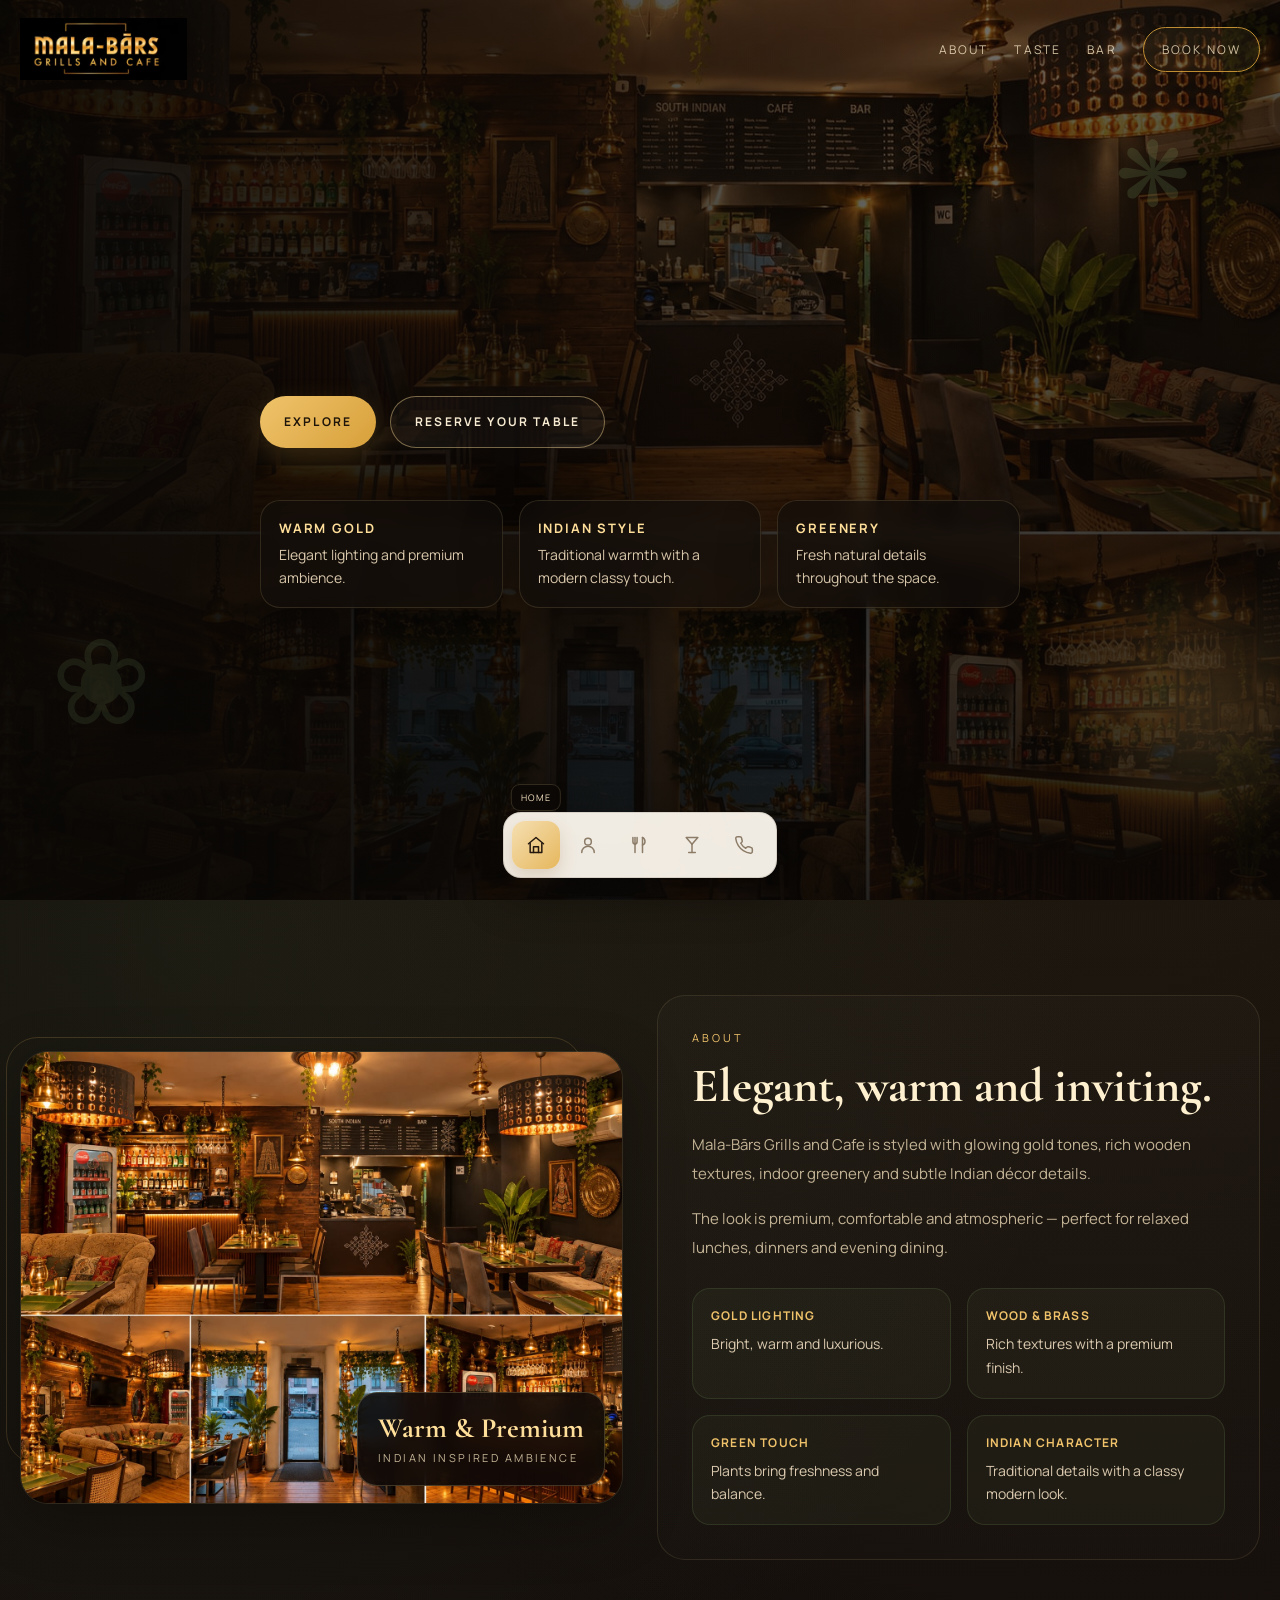
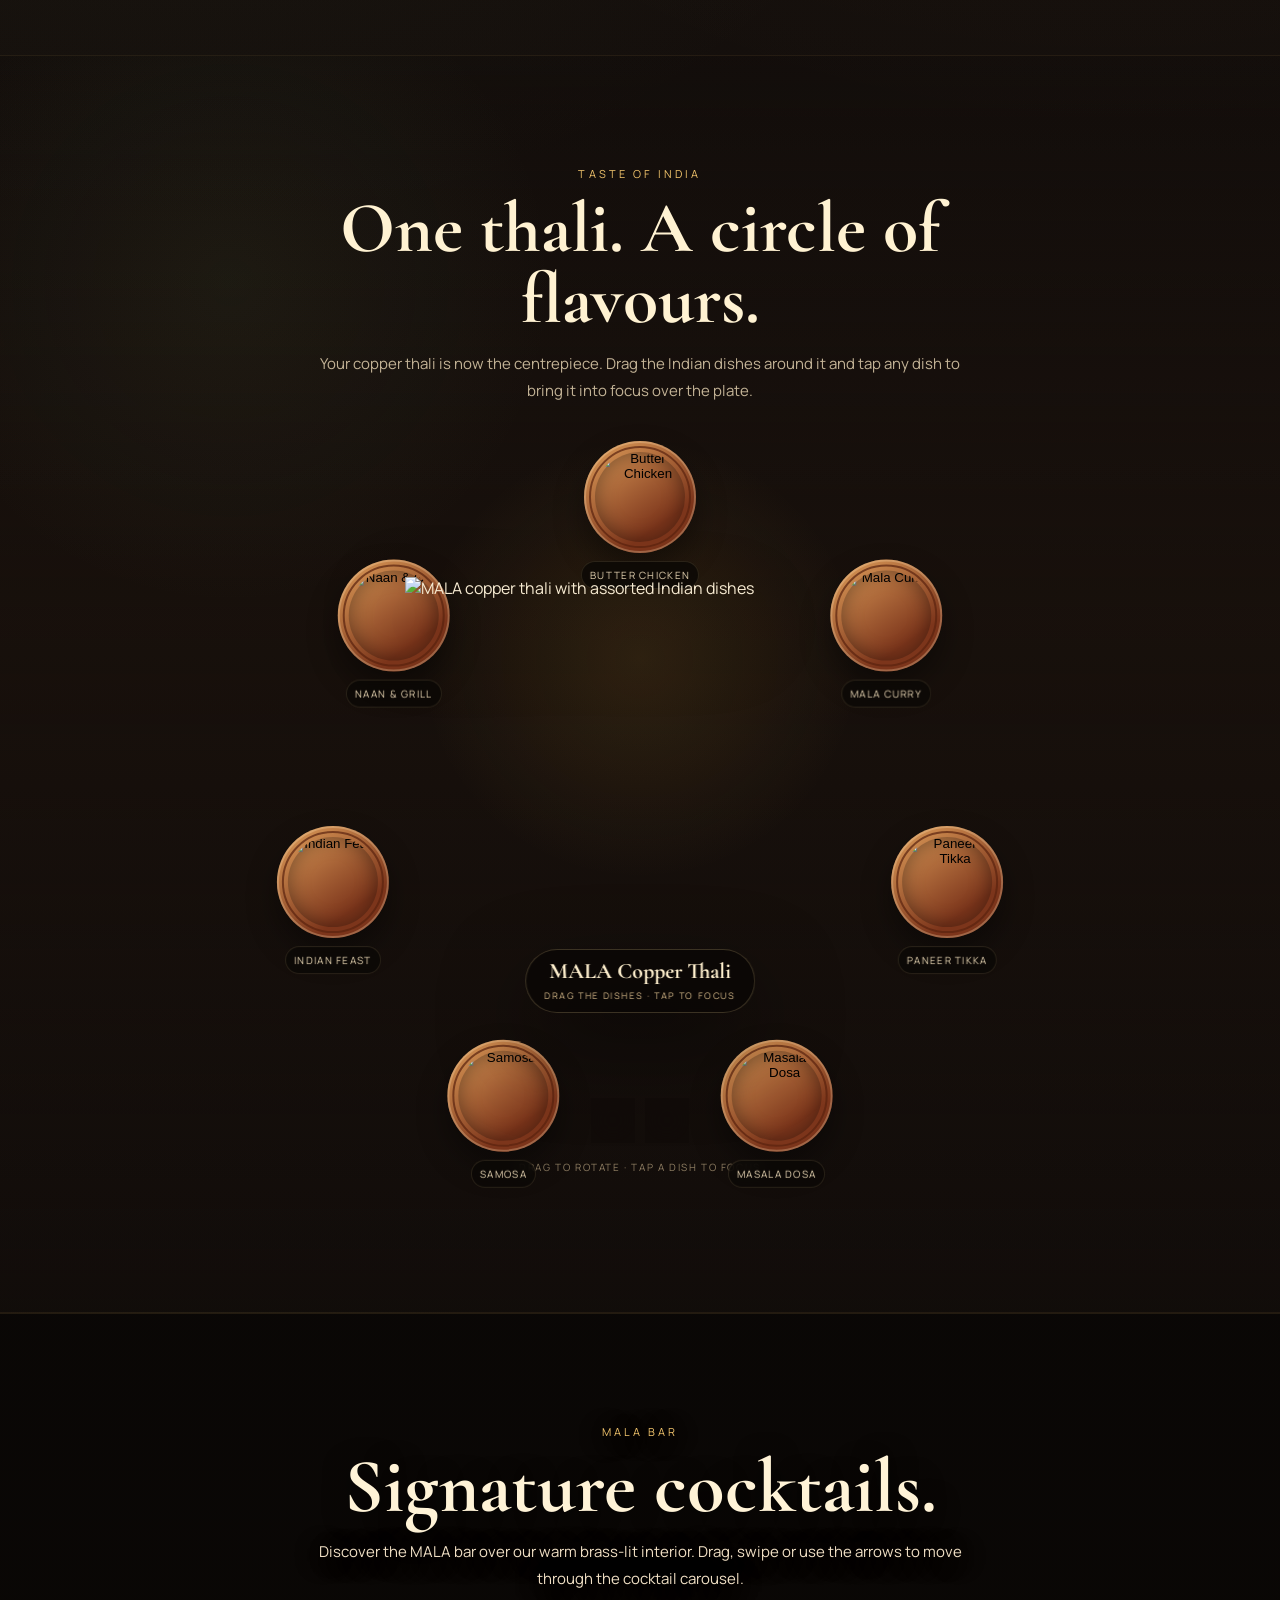
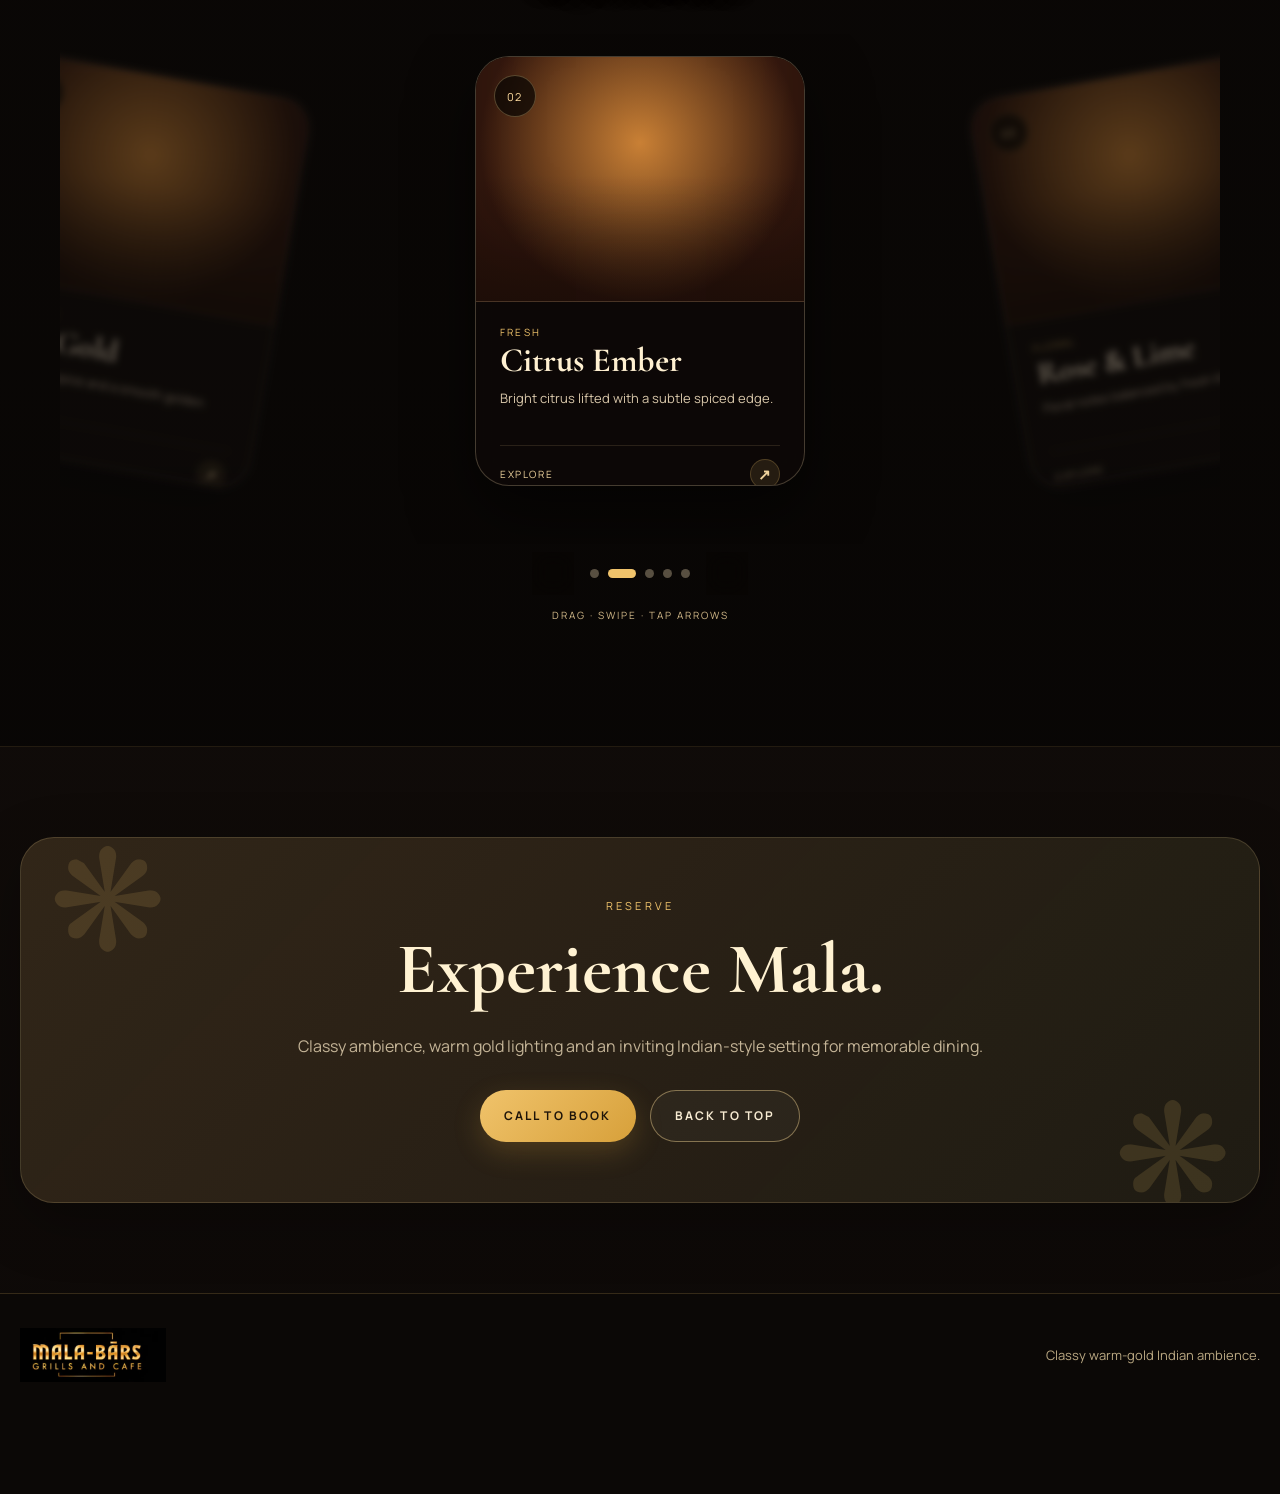
==== index.html @ fcb4d2b1 "Add files via upload" ====
<!DOCTYPE html>
<html lang="en">
<head>
  <meta charset="UTF-8" />
  <meta name="viewport" content="width=device-width, initial-scale=1.0" />
  <meta name="theme-color" content="#120c08" />
  <meta name="description" content="Mala-Bārs Grills and Cafe — a classy Indian-style restaurant website with warm gold ambience, greenery and a premium bar & grill atmosphere." />
  <title>MALA-BĀRS | Grills and Cafe</title>
  <link rel="preconnect" href="https://fonts.googleapis.com">
  <link rel="preconnect" href="https://fonts.gstatic.com" crossorigin>
  <link href="https://fonts.googleapis.com/css2?family=Cormorant+Garamond:wght@500;600;700&family=Manrope:wght@300;400;500;600;700&display=swap" rel="stylesheet">
  <style>
    :root{
      --bg:#0d0907;
      --bg-2:#15100d;
      --panel:#17120f;
      --panel-2:#201712;
      --gold:#d7a03a;
      --gold-2:#f0c36b;
      --gold-3:#ffdf9a;
      --cream:#f7ebd2;
      --muted:#c3b396;
      --green:#587048;
      --green-2:#7d9b61;
      --line:rgba(240,195,107,.18);
      --shadow:0 18px 60px rgba(0,0,0,.28);
      --radius:28px;
      --max:1240px;
    }
    *{box-sizing:border-box}
    html{scroll-behavior:smooth}
    body{
      margin:0;
      font-family:'Manrope',sans-serif;
      background:
        radial-gradient(circle at 15% 20%, rgba(125,155,97,.10), transparent 23%),
        radial-gradient(circle at 87% 14%, rgba(240,195,107,.07), transparent 26%),
        linear-gradient(180deg, #0c0906, #16100d 42%, #0d0907);
      color:var(--cream);
      overflow-x:hidden;
    }
    a{color:inherit;text-decoration:none}
    img{max-width:100%;display:block}
    .container{width:min(var(--max), calc(100% - 40px));margin:auto}

    .nav{
      position:fixed;top:0;left:0;right:0;z-index:100;
      transition:.35s ease;
      padding:18px 0;
    }
    .nav.scrolled{background:rgba(12,9,7,.88);backdrop-filter:blur(16px);border-bottom:1px solid var(--line)}
    .nav-inner{display:flex;align-items:center;justify-content:space-between;gap:18px}
    .logo-wrap{display:flex;align-items:center;gap:16px}
    .logo-wrap img{height:62px;width:auto;filter:drop-shadow(0 6px 16px rgba(0,0,0,.35))}
    .brand-copy small{display:block;color:var(--muted);letter-spacing:.28em;text-transform:uppercase;font-size:10px}
    .brand-copy strong{display:block;font-family:'Cormorant Garamond',serif;font-size:24px;color:var(--gold-3);letter-spacing:.08em}
    .nav-links{display:flex;align-items:center;gap:26px}
    .nav-links a{font-size:12px;text-transform:uppercase;letter-spacing:.18em;color:#ead9b9;opacity:.88}
    .nav-links a:hover{color:var(--gold-3)}
    .nav-btn{padding:13px 18px;border:1px solid var(--gold);border-radius:999px;background:rgba(240,195,107,.08)}
    .menu-toggle{display:none;background:none;border:none;color:var(--cream);font-size:28px}

    .hero{position:relative;min-height:100vh;display:flex;align-items:center;overflow:hidden}
    .hero::before{
      content:'';position:absolute;inset:0;
      background:
        linear-gradient(90deg, rgba(9,7,5,.92) 0%, rgba(9,7,5,.68) 42%, rgba(9,7,5,.38) 70%, rgba(9,7,5,.56) 100%),
        linear-gradient(180deg, rgba(9,7,5,.25), rgba(9,7,5,.82)),
        url('[data-uri]') center/cover no-repeat;
      transform:scale(1.03);
    }
    .hero::after{
      content:'';position:absolute;inset:auto -80px 30px auto;width:330px;height:330px;border-radius:50%;
      background:radial-gradient(circle, rgba(240,195,107,.18), transparent 62%);
      filter:blur(10px)
    }
    .leaf{position:absolute;opacity:.20;filter:blur(.1px);pointer-events:none}
    .leaf.one{top:110px;right:7%;font-size:90px;color:var(--green-2)}
    .leaf.two{bottom:140px;left:4%;font-size:120px;color:var(--green)}
    .hero-content{position:relative;z-index:2;padding:150px 0 80px;max-width:760px}
    .eyebrow{display:inline-flex;align-items:center;gap:12px;color:var(--gold-3);font-size:11px;letter-spacing:.26em;text-transform:uppercase;margin-bottom:20px}
    .eyebrow::before{content:'';width:48px;height:1px;background:linear-gradient(90deg,var(--gold),transparent)}
    h1,h2,h3,h4{font-family:'Cormorant Garamond',serif;margin:0}
    .hero h1{font-size:clamp(56px,9vw,112px);line-height:.90;letter-spacing:-.03em;color:#fff3d7}
    .hero h1 span{display:block;color:var(--gold-2)}
    .hero p{font-size:18px;line-height:1.9;color:#ecdec4;max-width:640px;margin:20px 0 0}
    .hero-actions{display:flex;gap:14px;flex-wrap:wrap;margin-top:34px}
    .btn{display:inline-flex;align-items:center;justify-content:center;min-height:52px;padding:0 24px;border-radius:999px;font-size:12px;font-weight:700;letter-spacing:.18em;text-transform:uppercase;transition:.25s ease}
    .btn-primary{background:linear-gradient(135deg,var(--gold-2),var(--gold));color:#1e1409;box-shadow:0 10px 28px rgba(215,160,58,.22)}
    .btn-primary:hover{transform:translateY(-2px)}
    .btn-outline{border:1px solid rgba(255,223,154,.42);background:rgba(255,255,255,.03);color:var(--cream)}
    .btn-outline:hover{border-color:var(--gold-2);color:var(--gold-3)}
    .hero-cards{display:grid;grid-template-columns:repeat(3,minmax(0,1fr));gap:16px;margin-top:52px}
    .mini-card{background:rgba(19,14,11,.68);border:1px solid rgba(255,223,154,.13);backdrop-filter:blur(8px);padding:18px 18px;border-radius:20px;box-shadow:var(--shadow)}
    .mini-card strong{display:block;font-size:13px;letter-spacing:.14em;text-transform:uppercase;color:var(--gold-3);margin-bottom:6px}
    .mini-card span{font-size:14px;color:#d8c7ab;line-height:1.6}

    .section{padding:95px 0}
    .section-title{max-width:760px;margin-bottom:40px}
    .kicker{font-size:11px;letter-spacing:.28em;text-transform:uppercase;color:var(--gold-2);margin-bottom:12px}
    .section-title h2{font-size:clamp(42px,6vw,76px);line-height:.92;color:#fff1cf}
    .section-title p{color:var(--muted);line-height:1.9;margin:18px 0 0;font-size:15px}

    .about-grid{display:grid;grid-template-columns:1fr 1fr;gap:34px;align-items:center}
    .about-photo{position:relative}
    .about-photo img{width:100%;border-radius:var(--radius);box-shadow:var(--shadow);border:1px solid rgba(255,223,154,.10)}
    .about-photo::before{content:'';position:absolute;left:-14px;top:-14px;right:40px;bottom:40px;border:1px solid var(--line);border-radius:32px;z-index:-1}
    .badge{position:absolute;right:18px;bottom:18px;background:rgba(13,9,7,.86);border:1px solid rgba(255,223,154,.20);padding:18px 20px;border-radius:20px;backdrop-filter:blur(10px)}
    .badge strong{display:block;font-family:'Cormorant Garamond',serif;font-size:28px;color:var(--gold-3)}
    .badge span{font-size:11px;letter-spacing:.22em;text-transform:uppercase;color:var(--muted)}
    .about-copy{background:linear-gradient(180deg, rgba(255,255,255,.02), rgba(255,255,255,.01));padding:34px;border-radius:var(--radius);border:1px solid rgba(255,223,154,.10)}
    .about-copy h3{font-size:48px;color:#fff1cf;margin-bottom:14px}
    .about-copy p{color:var(--muted);line-height:1.95;font-size:15px}
    .about-points{display:grid;grid-template-columns:1fr 1fr;gap:16px;margin-top:26px}
    .point{background:rgba(88,112,72,.10);border:1px solid rgba(125,155,97,.18);padding:18px;border-radius:18px}
    .point strong{display:block;color:var(--gold-2);margin-bottom:8px;letter-spacing:.10em;text-transform:uppercase;font-size:12px}
    .point span{color:#dac9af;font-size:14px;line-height:1.7}

    .ambience{background:linear-gradient(180deg, rgba(88,112,72,.05), transparent 25%), linear-gradient(180deg, #120d0a, #0d0907)}
    .ambience-grid{display:grid;grid-template-columns:repeat(3,1fr);gap:18px}
    .style-card{background:linear-gradient(180deg, rgba(255,223,154,.04), rgba(255,223,154,.01));border:1px solid rgba(255,223,154,.10);border-radius:24px;padding:28px;min-height:240px;box-shadow:var(--shadow)}
    .style-card .icon{font-size:34px;margin-bottom:18px}
    .style-card h3{font-size:34px;color:#fff1cf;margin-bottom:10px}
    .style-card p{color:var(--muted);line-height:1.8;font-size:14px}

    .gallery-wrap{display:grid;grid-template-columns:1.25fr .75fr;gap:22px;align-items:stretch}
    .gallery-big,.gallery-side{background:linear-gradient(180deg, rgba(255,255,255,.02), rgba(255,255,255,.01));border-radius:28px;padding:16px;border:1px solid rgba(255,223,154,.10)}
    .gallery-big img,.gallery-side img{border-radius:20px;width:100%;height:100%;object-fit:cover}
    .gallery-side{display:grid;gap:16px}
    .gallery-side .tile{position:relative;overflow:hidden;border-radius:20px;min-height:180px;background:rgba(88,112,72,.10)}
    .tile-overlay{position:absolute;left:14px;bottom:14px;background:rgba(13,9,7,.78);padding:10px 12px;border-radius:14px;border:1px solid rgba(255,223,154,.12)}
    .tile-overlay strong{display:block;color:var(--gold-3);font-size:13px;letter-spacing:.14em;text-transform:uppercase}
    .tile-overlay span{display:block;color:#d9c8ac;font-size:12px;margin-top:4px}

    .cta{padding:90px 0}
    .cta-box{
      position:relative;overflow:hidden;border-radius:34px;padding:60px 40px;text-align:center;
      background:
        linear-gradient(135deg, rgba(240,195,107,.12), rgba(125,155,97,.08)),
        rgba(25,18,14,.90);
      border:1px solid rgba(255,223,154,.16);
      box-shadow:var(--shadow);
    }
    .cta-box::before,.cta-box::after{content:'❋';position:absolute;color:rgba(240,195,107,.14);font-size:140px;font-family:'Cormorant Garamond',serif}
    .cta-box::before{left:28px;top:-18px}
    .cta-box::after{right:28px;bottom:-42px}
    .cta-box h2{font-size:clamp(42px,6vw,72px);color:#fff2d2}
    .cta-box p{max-width:760px;margin:18px auto 0;color:var(--muted);line-height:1.9}

    .footer{padding:34px 0 42px;border-top:1px solid var(--line);background:#0b0806}
    .footer-inner{display:flex;justify-content:space-between;gap:20px;align-items:center}
    .footer img{height:54px;width:auto}
    .footer p{margin:0;color:#bba983;font-size:13px}

    [data-reveal]{opacity:0;transform:translateY(24px);transition:opacity .8s ease, transform .8s ease}
    [data-reveal].show{opacity:1;transform:none}

    @media (max-width: 980px) {
      .nav-links{display:none}
      .menu-toggle{display:block}
      .hero-cards,.ambience-grid,.about-points,.gallery-wrap,.about-grid{grid-template-columns:1fr}
      .hero-content{padding-top:140px}
      .about-copy h3{font-size:40px}
      .gallery-side .tile{min-height:220px}
      .footer-inner{flex-direction:column;text-align:center}
    }
    @media (max-width: 640px) {
      .container{width:min(var(--max), calc(100% - 28px))}
      .logo-wrap img{height:52px}
      .hero h1{font-size:54px}
      .hero p{font-size:16px}
      .btn{width:100%}
      .hero-actions{flex-direction:column}
      .section{padding:80px 0}
      .about-copy{padding:24px}
      .cta-box{padding:48px 22px}
    }


    /* ===== MALA COPPER THALI RADIAL CAROUSEL ===== */
    .thali-section{
      position:relative;
      overflow:hidden;
      padding:110px 0 120px;
      background:
        radial-gradient(circle at 50% 48%, rgba(215,160,58,.12), transparent 24%),
        radial-gradient(circle at 18% 18%, rgba(125,155,97,.08), transparent 22%),
        linear-gradient(180deg, rgba(13,9,7,.25), rgba(24,16,11,.78) 45%, rgba(13,9,7,.24));
      border-top:1px solid rgba(240,195,107,.08);
      border-bottom:1px solid rgba(240,195,107,.08);
    }
    .thali-section::before{
      content:'';
      position:absolute;
      inset:0;
      opacity:.28;
      pointer-events:none;
      background-image:
        radial-gradient(circle at 25% 30%, rgba(255,223,154,.12) 0 1px, transparent 1.5px),
        radial-gradient(circle at 75% 70%, rgba(255,223,154,.09) 0 1px, transparent 1.5px);
      background-size:34px 34px, 42px 42px;
      mask-image:linear-gradient(to bottom, transparent, #000 16%, #000 84%, transparent);
    }
    .thali-head{position:relative;z-index:2;text-align:center;max-width:760px;margin:0 auto 28px}
    .thali-head h2{font-family:'Cormorant Garamond',serif;font-size:clamp(42px,6vw,72px);line-height:.98;color:#fff2d2;margin:8px 0 16px}
    .thali-head p{color:var(--muted);line-height:1.8;font-size:15px;max-width:650px;margin:0 auto}
    .thali-head .kicker{justify-content:center}

    .thali-shell{
      position:relative;
      width:min(860px,100%);
      min-height:760px;
      margin:0 auto;
      display:grid;
      place-items:center;
      z-index:2;
      touch-action:pan-y;
      user-select:none;
    }
    .thali-stage{
      position:relative;
      width:760px;
      height:700px;
      max-width:100%;
      display:grid;
      place-items:center;
      cursor:grab;
      touch-action:pan-y;
    }
    .thali-stage.dragging{cursor:grabbing;touch-action:none}

    .copper-plate{
      position:relative;
      z-index:5;
      width:410px;
      aspect-ratio:1;
      border-radius:50%;
      display:grid;
      place-items:center;
      filter:drop-shadow(0 34px 42px rgba(0,0,0,.55));
      background:
        radial-gradient(circle at 46% 40%, #ffcc86 0 2%, transparent 2.3%),
        radial-gradient(circle at 50% 50%, #8b4422 0 3%, #b96531 4% 7%, #e39a58 8% 11%, #a85028 12% 15%, #d47b3f 16% 19%, #8d4220 20% 22%, #c86d36 23% 72%, #81401f 73% 75%, #e2a05d 76% 82%, #8d4424 83% 86%, #c9753b 87% 100%);
      box-shadow:
        inset 0 0 0 2px rgba(255,232,190,.32),
        inset 0 0 0 10px rgba(75,31,14,.34),
        inset 0 0 42px rgba(65,25,10,.55),
        0 0 0 1px rgba(255,220,166,.18),
        0 26px 60px rgba(0,0,0,.42);
    }
    .copper-plate::before,.copper-plate::after{
      content:'';position:absolute;border-radius:50%;pointer-events:none
    }
    .copper-plate::before{inset:17px;border:1px dashed rgba(255,227,179,.28);box-shadow:inset 0 0 0 4px rgba(90,37,17,.2)}
    .copper-plate::after{inset:47px;border:1px solid rgba(255,226,173,.18);box-shadow:0 0 0 6px rgba(94,38,18,.15)}

    .plate-well{
      position:absolute;
      width:72%;
      aspect-ratio:1;
      border-radius:50%;
      overflow:hidden;
      z-index:2;
      background:radial-gradient(circle at 45% 35%, #6f2e17, #3d160c 76%);
      border:8px solid rgba(92,38,18,.72);
      box-shadow:inset 0 14px 34px rgba(0,0,0,.52),0 0 0 2px rgba(255,217,154,.18);
    }
    .plate-well img{width:100%;height:100%;object-fit:cover;opacity:0;transform:scale(.78);transition:opacity .5s ease,transform .65s cubic-bezier(.2,.8,.2,1)}
    .copper-plate.open .plate-well img{opacity:1;transform:scale(1)}

    .plate-lid{
      position:absolute;
      z-index:4;
      width:72%;
      aspect-ratio:1;
      border-radius:50%;
      display:grid;
      place-items:center;
      text-align:center;
      background:
        radial-gradient(circle at 36% 26%, rgba(255,239,206,.28), transparent 12%),
        radial-gradient(circle at 50% 52%, #cf793e 0 36%, #9c4d28 54%, #e29a56 68%, #7e391c 76%, #bf6532 100%);
      border:7px solid rgba(97,39,18,.7);
      box-shadow:inset 0 0 34px rgba(66,24,9,.42),0 14px 28px rgba(0,0,0,.34);
      transition:transform .7s cubic-bezier(.18,.9,.18,1),opacity .45s ease,filter .45s ease;
      transform-origin:85% 18%;
    }
    .plate-lid::before{content:'';position:absolute;inset:13%;border:1px dashed rgba(255,230,180,.34);border-radius:50%}
    .plate-lid::after{content:'';position:absolute;width:54px;height:54px;border-radius:50%;top:50%;left:50%;transform:translate(-50%,-50%);background:radial-gradient(circle at 38% 32%,#ffd79c,#b45f31 46%,#743319 100%);box-shadow:0 7px 14px rgba(0,0,0,.4),inset 0 0 0 2px rgba(255,228,179,.24)}
    .lid-mark{position:relative;z-index:2;margin-top:112px;font-family:'Cormorant Garamond',serif;color:#ffe5b6;letter-spacing:.22em;font-size:14px;text-transform:uppercase;text-shadow:0 2px 8px rgba(0,0,0,.45)}
    .copper-plate.open .plate-lid{transform:translate(78px,-108px) rotate(34deg) scale(.72);opacity:.18;filter:blur(1px);pointer-events:none}

    .plate-copy{
      position:absolute;
      left:50%;bottom:40px;transform:translateX(-50%);
      z-index:6;width:78%;text-align:center;opacity:0;transition:.45s ease .22s;pointer-events:none
    }
    .copper-plate.open .plate-copy{opacity:1}
    .plate-copy strong{display:block;font-family:'Cormorant Garamond',serif;color:#fff0ce;font-size:28px;line-height:1}
    .plate-copy span{display:block;color:#d9bd8c;font-size:11px;text-transform:uppercase;letter-spacing:.18em;margin-top:7px}
    .plate-close{
      position:absolute;right:42px;top:48px;z-index:8;width:38px;height:38px;border-radius:50%;border:1px solid rgba(255,231,189,.3);
      background:rgba(66,25,11,.7);color:#ffe4b5;font-size:22px;display:grid;place-items:center;cursor:pointer;
      opacity:0;pointer-events:none;transform:scale(.8);transition:.3s ease
    }
    .copper-plate.open .plate-close{opacity:1;pointer-events:auto;transform:scale(1)}

    .dish-orbit{
      position:absolute;
      left:50%;top:50%;
      width:112px;height:112px;
      transform:translate(-50%,-50%) translate(var(--x),var(--y));
      transition:transform .24s ease,filter .24s ease;
      z-index:4;
    }
    .dish-orbit:hover{z-index:10;filter:drop-shadow(0 18px 22px rgba(0,0,0,.48))}
    .dish-button{
      width:100%;height:100%;padding:0;border:0;border-radius:50%;cursor:pointer;position:relative;display:block;
      background:linear-gradient(145deg,#e2a15c,#7c351b 72%);box-shadow:0 15px 30px rgba(0,0,0,.38),inset 0 0 0 2px rgba(255,227,181,.28);
      transition:transform .22s ease,box-shadow .22s ease
    }
    .dish-button::before{content:'';position:absolute;inset:5px;border-radius:50%;border:2px solid rgba(91,35,15,.7);z-index:2;pointer-events:none}
    .dish-button::after{content:'';position:absolute;inset:11px;border-radius:50%;box-shadow:inset 0 0 20px rgba(0,0,0,.42);z-index:2;pointer-events:none}
    .dish-button:hover,.dish-button:focus-visible{transform:scale(1.09);outline:none;box-shadow:0 18px 34px rgba(0,0,0,.5),0 0 0 2px rgba(240,195,107,.36)}
    .dish-button.active{box-shadow:0 18px 38px rgba(0,0,0,.56),0 0 0 3px rgba(255,218,151,.62)}
    .dish-button img{width:100%;height:100%;object-fit:cover;border-radius:50%;padding:10px;pointer-events:none}
    .dish-label{
      position:absolute;top:calc(100% + 8px);left:50%;transform:translateX(-50%);white-space:nowrap;
      color:#ead8b6;font-size:10px;text-transform:uppercase;letter-spacing:.13em;background:rgba(11,8,6,.76);
      border:1px solid rgba(255,223,154,.12);padding:6px 8px;border-radius:999px;backdrop-filter:blur(7px);pointer-events:none
    }
    .dish-button.active + .dish-label{color:#ffdfa0;border-color:rgba(255,223,154,.28)}

    .thali-controls{position:absolute;left:50%;bottom:20px;transform:translateX(-50%);z-index:12;display:flex;gap:10px}
    .thali-arrow{width:44px;height:44px;border-radius:50%;border:1px solid rgba(240,195,107,.28);background:rgba(17,11,8,.76);color:#f2cb82;font-size:20px;cursor:pointer;transition:.2s ease;backdrop-filter:blur(10px)}
    .thali-arrow:hover{transform:translateY(-2px);background:rgba(240,195,107,.11);border-color:rgba(240,195,107,.48)}
    .thali-hint{position:absolute;left:50%;bottom:-12px;transform:translateX(-50%);font-size:10px;letter-spacing:.16em;text-transform:uppercase;color:#8f7e63;white-space:nowrap}

    @media (max-width: 820px){
      .thali-section{padding:90px 0 100px}
      .thali-shell{min-height:650px}
      .thali-stage{width:620px;height:610px}
      .copper-plate{width:330px}
      .dish-orbit{width:92px;height:92px}
      .plate-copy{bottom:31px}
      .plate-copy strong{font-size:23px}
      .plate-close{right:32px;top:38px;width:34px;height:34px}
      .lid-mark{margin-top:88px;font-size:11px}
      .copper-plate.open .plate-lid{transform:translate(62px,-84px) rotate(32deg) scale(.68)}
    }
    @media (max-width: 560px){
      .thali-shell{min-height:560px;width:100vw;margin-left:calc(50% - 50vw)}
      .thali-stage{width:100vw;height:540px;overflow:visible}
      .copper-plate{width:255px}
      .dish-orbit{width:74px;height:74px}
      .dish-button img{padding:7px}
      .dish-label{font-size:8px;letter-spacing:.09em;padding:5px 7px}
      .plate-copy{bottom:24px;width:76%}
      .plate-copy strong{font-size:19px}
      .plate-copy span{font-size:8px;letter-spacing:.12em}
      .plate-close{right:25px;top:29px;width:30px;height:30px;font-size:18px}
      .lid-mark{margin-top:66px;font-size:9px}
      .copper-plate.open .plate-lid{transform:translate(45px,-62px) rotate(30deg) scale(.64)}
      .thali-controls{bottom:8px}
      .thali-hint{bottom:-20px;font-size:8px}
    }


    /* ===== UPDATED IMAGE THALI ===== */
    .image-thali{
      width:470px;
      background:none;
      box-shadow:none;
      filter:drop-shadow(0 34px 42px rgba(0,0,0,.52));
      isolation:isolate;
    }
    .image-thali::before,.image-thali::after{display:none}
    .center-thali-image{
      position:absolute;inset:0;width:100%;height:100%;object-fit:contain;
      z-index:1;transition:transform .55s cubic-bezier(.2,.8,.2,1),filter .45s ease,opacity .45s ease;
      pointer-events:none;
    }
    .image-thali .plate-well{
      width:55%;border:4px solid rgba(255,205,128,.88);
      box-shadow:0 20px 44px rgba(0,0,0,.5),0 0 0 7px rgba(107,46,19,.72),inset 0 0 24px rgba(0,0,0,.3);
      opacity:0;transform:scale(.72);transition:opacity .35s ease,transform .55s cubic-bezier(.2,.9,.2,1);
      z-index:5;
    }
    .image-thali.open .center-thali-image{transform:scale(1.025);filter:brightness(.42) saturate(.78);opacity:.82}
    .image-thali.open .plate-well{opacity:1;transform:scale(1)}
    .image-thali .plate-copy{
      bottom:34px;width:auto;max-width:78%;padding:10px 18px;border-radius:999px;
      background:rgba(10,7,5,.82);border:1px solid rgba(255,223,154,.2);backdrop-filter:blur(12px);
    }
    .image-thali:not(.open) .plate-copy{opacity:1}
    .image-thali .plate-copy strong{font-size:22px}
    .image-thali .plate-copy span{font-size:9px}
    .image-thali .plate-close{right:38px;top:50px;background:rgba(12,8,6,.86)}

    /* Clean the thali section: no artificial noise/rust texture. */
    .thali-section::before{display:none}

    /* ===== CLEAN BAR SHOWCASE + WIGGLING COCKTAIL CARDS ===== */
    .bar-showcase{
      position:relative;isolation:isolate;overflow:hidden;min-height:900px;padding:110px 0 120px;
      background:#0b0806;border-top:1px solid rgba(240,195,107,.1);border-bottom:1px solid rgba(240,195,107,.1);
    }
    .bar-showcase::before{
      content:'';position:absolute;inset:0;z-index:-2;
      background:url('assets/mala-bar-background.png') center center/cover no-repeat;
      filter:none;opacity:1;transform:scale(1.002);
    }
    .bar-showcase::after{
      content:'';position:absolute;inset:0;z-index:-1;
      background:linear-gradient(180deg,rgba(7,5,4,.28),rgba(7,5,4,.42) 46%,rgba(7,5,4,.68));
      pointer-events:none;
    }
    .bar-content{position:relative;z-index:2}
    .bar-head{text-align:center;max-width:780px;margin:0 auto 34px;text-shadow:0 3px 26px rgba(0,0,0,.7)}
    .bar-head h2{font-size:clamp(44px,6vw,78px);line-height:.94;color:#fff3d7;margin:8px 0 15px}
    .bar-head p{margin:0 auto;color:#f0dfc4;line-height:1.8;font-size:15px;max-width:680px}

    .cocktail-carousel{position:relative;width:100%;overflow:hidden;padding:8px 0 4px}
    .cocktail-viewport{position:relative;width:min(1160px,100%);height:510px;margin:0 auto;overflow:hidden;touch-action:pan-y;cursor:grab;padding-top:22px}
    .cocktail-viewport.dragging{cursor:grabbing;touch-action:none}
    .cocktail-track{position:absolute;left:50%;top:22px;display:flex;align-items:stretch;gap:180px;will-change:transform;transform:translate3d(0,0,0)}
    .cocktail-card{
      flex:0 0 330px;height:430px;border-radius:34px;overflow:hidden;position:relative;
      background:rgba(13,9,7,.86);border:1px solid rgba(255,228,178,.24);
      box-shadow:0 26px 64px rgba(0,0,0,.54);backdrop-filter:blur(16px);
      transform-origin:center center;will-change:transform,opacity,filter;
    }
    .cocktail-photo{
      position:relative;height:245px;background-color:#2a160d;
      background-image:linear-gradient(180deg,transparent 48%,rgba(8,5,4,.34)),var(--photo),radial-gradient(circle at 50% 35%,#c98035,#35180e 70%);
      background-position:center;background-size:cover;background-repeat:no-repeat;
    }
    .cocktail-photo::after{content:'';position:absolute;inset:0;border-bottom:1px solid rgba(255,226,174,.16);box-shadow:inset 0 -60px 70px rgba(10,6,4,.23)}
    .cocktail-number{position:absolute;left:18px;top:18px;z-index:2;width:42px;height:42px;border-radius:50%;display:grid;place-items:center;background:rgba(9,6,4,.72);border:1px solid rgba(255,223,154,.28);color:#ffdda0;font-size:11px;letter-spacing:.12em;backdrop-filter:blur(8px)}
    .cocktail-card-copy{padding:23px 24px 25px}
    .cocktail-card-copy small{display:block;color:var(--gold-2);font-size:10px;letter-spacing:.22em;text-transform:uppercase;margin-bottom:5px}
    .cocktail-card-copy h3{font-size:34px;line-height:1;color:#fff0d1;margin-bottom:10px}
    .cocktail-card-copy p{margin:0;color:#d9c7aa;font-size:13px;line-height:1.65;min-height:43px}
    .cocktail-link{display:flex;align-items:center;justify-content:space-between;margin-top:14px;padding-top:13px;border-top:1px solid rgba(255,223,154,.12);color:#efd39d;text-transform:uppercase;letter-spacing:.16em;font-size:10px}
    .cocktail-link b{width:30px;height:30px;border-radius:50%;display:grid;place-items:center;background:rgba(240,195,107,.11);border:1px solid rgba(240,195,107,.22);font-size:15px}
    .cocktail-nav{display:flex;align-items:center;justify-content:center;gap:16px;margin-top:8px}
    .cocktail-dots{display:flex;justify-content:center;align-items:center;gap:9px;margin:0}
    .cocktail-dot{width:9px;height:9px;border:0;border-radius:50%;background:rgba(255,234,194,.32);padding:0;cursor:pointer;transition:.25s ease}
    .cocktail-dot.active{width:28px;border-radius:999px;background:#f0c36b}
    .cocktail-arrow{width:42px;height:42px;border-radius:50%;border:1px solid rgba(255,226,174,.28);background:rgba(8,5,4,.66);color:#ffdda0;font-size:23px;display:grid;place-items:center;cursor:pointer;backdrop-filter:blur(10px);transition:transform .22s ease,background .22s ease,border-color .22s ease}
    .cocktail-arrow:hover{transform:translateY(-2px);background:rgba(240,195,107,.13);border-color:rgba(255,226,174,.5)}
    .cocktail-arrow:active{transform:scale(.94)}
    .cocktail-hint{text-align:center;margin-top:14px;color:#d1b888;font-size:10px;letter-spacing:.2em;text-transform:uppercase}

    /* ===== ANIMATED FLOATING TABS ===== */
    .floating-tabs{
      position:fixed;left:50%;bottom:max(22px,env(safe-area-inset-bottom));transform:translateX(-50%);z-index:140;
      display:flex;align-items:center;gap:4px;padding:8px;border-radius:18px;
      background:rgba(255,250,241,.94);border:1px solid rgba(35,20,11,.12);
      box-shadow:0 18px 44px rgba(0,0,0,.34);backdrop-filter:blur(18px);
    }
    .floating-tab-highlight{
      position:absolute;left:8px;top:8px;width:48px;height:48px;border-radius:13px;
      background:linear-gradient(135deg,#f5dfb1,#e6b75d);
      box-shadow:0 8px 18px rgba(135,83,23,.18);
      transition:transform .46s cubic-bezier(.2,1.35,.32,1),width .34s ease;
      pointer-events:none;
    }
    .floating-tab{
      position:relative;z-index:2;width:48px;height:48px;border-radius:13px;display:grid;place-items:center;
      color:#8c7c68;transition:color .18s ease,transform .18s ease;
    }
    .floating-tab:hover{transform:translateY(-2px);color:#3b2918}
    .floating-tab.active{color:#24170e}
    .floating-tab svg{width:20px;height:20px;fill:none;stroke:currentColor;stroke-width:1.8;stroke-linecap:round;stroke-linejoin:round}
    .floating-tab span{
      position:absolute;bottom:58px;left:50%;transform:translate(-50%,7px);padding:6px 9px;border-radius:9px;
      background:rgba(12,8,6,.9);border:1px solid rgba(255,223,154,.16);color:#f7e5c4;font-size:9px;letter-spacing:.12em;text-transform:uppercase;
      opacity:0;pointer-events:none;transition:.2s ease;white-space:nowrap;
    }
    .floating-tab:hover span,.floating-tab.active span{opacity:1;transform:translate(-50%,0)}
    .footer{padding-bottom:112px}

    @media (max-width:820px){
      .image-thali{width:375px}
      .cocktail-track{gap:60px}
      .cocktail-viewport{height:480px}
      .cocktail-card{flex-basis:300px;height:410px}
      .cocktail-photo{height:225px}
      .bar-showcase{min-height:830px;padding:92px 0 105px}
    }
    @media (max-width:560px){
      .image-thali{width:285px}
      .image-thali .plate-well{width:56%}
      .image-thali .plate-copy{bottom:20px;padding:8px 12px}
      .image-thali .plate-copy strong{font-size:17px}
      .image-thali .plate-copy span{font-size:7px;letter-spacing:.1em}
      .image-thali .plate-close{right:20px;top:34px}
      .bar-showcase{min-height:780px;padding:82px 0 95px}
      .bar-head p{font-size:13px}
      .cocktail-viewport{width:100vw;margin-left:calc(50% - 50vw);height:445px}
      .cocktail-track{gap:34px}
      .cocktail-card{flex-basis:min(286px,calc(100vw - 64px));height:390px;border-radius:28px}
      .cocktail-photo{height:210px}
      .cocktail-card-copy{padding:19px 20px 21px}
      .cocktail-card-copy h3{font-size:30px}
      .floating-tabs{bottom:max(14px,env(safe-area-inset-bottom));padding:6px;border-radius:16px;gap:2px}
      .floating-tab-highlight{left:6px;top:6px;width:44px;height:44px;border-radius:12px}
      .floating-tab{width:44px;height:44px}
      .floating-tab svg{width:18px;height:18px}
      .floating-tab span{display:none}
    }

    @media (max-width:980px){
      .nav-links.mobile-open{display:flex;position:absolute;right:20px;top:82px;flex-direction:column;align-items:stretch;gap:4px;padding:12px;border-radius:18px;background:rgba(12,9,7,.94);border:1px solid var(--line);box-shadow:var(--shadow);backdrop-filter:blur(16px)}
      .nav-links.mobile-open a{padding:12px 16px;border-radius:12px}
    }

  </style>
</head>
<body>
  <nav class="nav" id="nav">
    <div class="container nav-inner">
      <a href="#home" class="logo-wrap">
        <img src="[data-uri]" alt="Mala-Bārs Grills and Cafe logo">
      </a>
      <div class="nav-links">
        <a href="#about">About</a>
        <a href="#taste">Taste</a>
        <a href="#bar">Bar</a>
        <a href="#contact" class="nav-btn">Book Now</a>
      </div>
      <button class="menu-toggle" aria-label="Menu">☰</button>
    </div>
  </nav>

  <header class="hero" id="home">
    <div class="leaf one">❋</div>
    <div class="leaf two">❀</div>
    <div class="container hero-content" data-reveal>
      <div class="hero-actions">
        <a href="#about" class="btn btn-primary">Explore</a>
        <a href="#contact" class="btn btn-outline">Reserve your table</a>
      </div>
      <div class="hero-cards">
        <div class="mini-card"><strong>Warm Gold</strong><span>Elegant lighting and premium ambience.</span></div>
        <div class="mini-card"><strong>Indian Style</strong><span>Traditional warmth with a modern classy touch.</span></div>
        <div class="mini-card"><strong>Greenery</strong><span>Fresh natural details throughout the space.</span></div>
      </div>
    </div>
  </header>

  <section class="section" id="about">
    <div class="container about-grid">
      <div class="about-photo" data-reveal>
        <img src="[data-uri]" alt="Interior of Mala-Bārs Grills and Cafe">
        <div class="badge"><strong>Warm & Premium</strong><span>Indian inspired ambience</span></div>
      </div>
      <div class="about-copy" data-reveal>
        <div class="kicker">About</div>
        <h3>Elegant, warm and inviting.</h3>
        <p>Mala-Bārs Grills and Cafe is styled with glowing gold tones, rich wooden textures, indoor greenery and subtle Indian décor details.</p>
        <p>The look is premium, comfortable and atmospheric — perfect for relaxed lunches, dinners and evening dining.</p>
        <div class="about-points">
          <div class="point"><strong>Gold Lighting</strong><span>Bright, warm and luxurious.</span></div>
          <div class="point"><strong>Wood & Brass</strong><span>Rich textures with a premium finish.</span></div>
          <div class="point"><strong>Green Touch</strong><span>Plants bring freshness and balance.</span></div>
          <div class="point"><strong>Indian Character</strong><span>Traditional details with a classy modern look.</span></div>
        </div>
      </div>
    </div>
  </section>



  <section class="thali-section" id="taste">
    <div class="container">
      <div class="thali-head" data-reveal>
        <div class="kicker">Taste of India</div>
        <h2>One thali. A circle of flavours.</h2>
        <p>Your copper thali is now the centrepiece. Drag the Indian dishes around it and tap any dish to bring it into focus over the plate.</p>
      </div>

      <div class="thali-shell" data-reveal>
        <div class="thali-stage" id="thaliStage" aria-label="Interactive Indian dish carousel">
          <div class="copper-plate image-thali" id="copperPlate" aria-live="polite">
            <img class="center-thali-image" src="assets/mala-copper-thali.png" alt="MALA copper thali with assorted Indian dishes" loading="lazy" decoding="async">
            <div class="plate-well"><img id="plateDish" alt="Selected Indian dish"></div>
            <div class="plate-copy"><strong id="plateTitle">MALA Copper Thali</strong><span id="plateSubtitle">Drag the dishes · Tap to focus</span></div>
            <button class="plate-close" id="plateClose" type="button" aria-label="Close selected dish">×</button>
          </div>
          <div class="thali-controls" aria-label="Rotate dishes">
            <button class="thali-arrow" id="thaliPrev" type="button" aria-label="Rotate dishes left">‹</button>
            <button class="thali-arrow" id="thaliNext" type="button" aria-label="Rotate dishes right">›</button>
          </div>
          <div class="thali-hint">Drag to rotate · Tap a dish to focus</div>
        </div>
      </div>
    </div>
  </section>

  <section class="bar-showcase" id="bar">
    <div class="container bar-content">
      <div class="bar-head" data-reveal>
        <div class="kicker">Mala Bar</div>
        <h2>Signature cocktails.</h2>
        <p>Discover the MALA bar over our warm brass-lit interior. Drag, swipe or use the arrows to move through the cocktail carousel.</p>
      </div>

      <div class="cocktail-carousel" data-reveal>
        <div class="cocktail-viewport" id="cocktailViewport">
          <div class="cocktail-track" id="cocktailTrack">
            <article class="cocktail-card" data-cocktail-card>
              <div class="cocktail-photo" style="--photo:url('https://images.unsplash.com/photo-1551538827-9c037cb4f32a?auto=format&fit=crop&w=900&q=88')">
                <span class="cocktail-number">01</span>
              </div>
              <div class="cocktail-card-copy"><small>Signature</small><h3>Mala Gold</h3><p>Citrus, warm spice and a smooth golden finish.</p><span class="cocktail-link">Explore <b>↗</b></span></div>
            </article>
            <article class="cocktail-card" data-cocktail-card>
              <div class="cocktail-photo" style="--photo:url('https://images.unsplash.com/photo-1536935338788-846bb9981813?auto=format&fit=crop&w=900&q=88')">
                <span class="cocktail-number">02</span>
              </div>
              <div class="cocktail-card-copy"><small>Fresh</small><h3>Citrus Ember</h3><p>Bright citrus lifted with a subtle spiced edge.</p><span class="cocktail-link">Explore <b>↗</b></span></div>
            </article>
            <article class="cocktail-card" data-cocktail-card>
              <div class="cocktail-photo" style="--photo:url('https://images.unsplash.com/photo-1544145945-f90425340c7e?auto=format&fit=crop&w=900&q=88')">
                <span class="cocktail-number">03</span>
              </div>
              <div class="cocktail-card-copy"><small>Floral</small><h3>Rose & Lime</h3><p>Floral notes balanced by fresh lime and ice.</p><span class="cocktail-link">Explore <b>↗</b></span></div>
            </article>
            <article class="cocktail-card" data-cocktail-card>
              <div class="cocktail-photo" style="--photo:url('https://images.unsplash.com/photo-1513558161293-cdaf765ed2fd?auto=format&fit=crop&w=900&q=88')">
                <span class="cocktail-number">04</span>
              </div>
              <div class="cocktail-card-copy"><small>Bold</small><h3>Smoked Spice</h3><p>Deep, aromatic and designed for slow evening sipping.</p><span class="cocktail-link">Explore <b>↗</b></span></div>
            </article>
            <article class="cocktail-card" data-cocktail-card>
              <div class="cocktail-photo" style="--photo:url('https://images.unsplash.com/photo-1572116469696-31de0f17cc34?auto=format&fit=crop&w=900&q=88')">
                <span class="cocktail-number">05</span>
              </div>
              <div class="cocktail-card-copy"><small>Tropical</small><h3>Garden Highball</h3><p>Light, refreshing and finished with fresh green notes.</p><span class="cocktail-link">Explore <b>↗</b></span></div>
            </article>
          </div>
        </div>
        <div class="cocktail-nav" aria-label="Cocktail carousel controls">
          <button class="cocktail-arrow" id="cocktailPrev" type="button" aria-label="Previous cocktail">‹</button>
          <div class="cocktail-dots" id="cocktailDots" aria-label="Cocktail slides"></div>
          <button class="cocktail-arrow" id="cocktailNext" type="button" aria-label="Next cocktail">›</button>
        </div>
        <div class="cocktail-hint">Drag · swipe · tap arrows</div>
      </div>
    </div>
  </section>

  <section class="cta" id="contact">
    <div class="container">
      <div class="cta-box" data-reveal>
        <div class="kicker">Reserve</div>
        <h2>Experience Mala.</h2>
        <p>Classy ambience, warm gold lighting and an inviting Indian-style setting for memorable dining.</p>
        <div class="hero-actions" style="justify-content:center;margin-top:28px">
          <a href="tel:+37125427775" class="btn btn-primary">Call to Book</a>
          <a href="#home" class="btn btn-outline">Back to top</a>
        </div>
      </div>
    </div>
  </section>


  <nav class="floating-tabs" id="floatingTabs" aria-label="Quick navigation">
    <span class="floating-tab-highlight" id="floatingTabHighlight" aria-hidden="true"></span>
    <a class="floating-tab active" href="#home" data-section="home" aria-label="Home">
      <svg viewBox="0 0 24 24" aria-hidden="true"><path d="M3 10.5 12 3l9 7.5"/><path d="M5 9.8V21h14V9.8"/><path d="M9 21v-7h6v7"/></svg><span>Home</span>
    </a>
    <a class="floating-tab" href="#about" data-section="about" aria-label="About">
      <svg viewBox="0 0 24 24" aria-hidden="true"><circle cx="12" cy="8" r="4"/><path d="M4.5 21a7.5 7.5 0 0 1 15 0"/></svg><span>About</span>
    </a>
    <a class="floating-tab" href="#taste" data-section="taste" aria-label="Taste">
      <svg viewBox="0 0 24 24" aria-hidden="true"><path d="M6 3v8"/><path d="M3.5 3v5a2.5 2.5 0 0 0 5 0V3"/><path d="M6 11v10"/><path d="M15 3v18"/><path d="M15 3c4 2 4 8 0 9"/></svg><span>Taste</span>
    </a>
    <a class="floating-tab" href="#bar" data-section="bar" aria-label="Bar">
      <svg viewBox="0 0 24 24" aria-hidden="true"><path d="M5 3h14l-7 8Z"/><path d="M12 11v10"/><path d="M8 21h8"/></svg><span>Bar</span>
    </a>
    <a class="floating-tab" href="#contact" data-section="contact" aria-label="Contact">
      <svg viewBox="0 0 24 24" aria-hidden="true"><path d="M22 16.9v3a2 2 0 0 1-2.18 2 19.8 19.8 0 0 1-8.63-3.07 19.5 19.5 0 0 1-6-6A19.8 19.8 0 0 1 2.12 4.18 2 2 0 0 1 4.11 2h3a2 2 0 0 1 2 1.72c.13.96.36 1.9.68 2.8a2 2 0 0 1-.45 2.11L8.07 9.9a16 16 0 0 0 6 6l1.27-1.27a2 2 0 0 1 2.11-.45c.9.32 1.84.55 2.8.68A2 2 0 0 1 22 16.9Z"/></svg><span>Contact</span>
    </a>
  </nav>

  <footer class="footer">
    <div class="container footer-inner">
      <img src="[data-uri]" alt="Mala-Bārs logo footer">
      <p>Classy warm-gold Indian ambience.</p>
    </div>
  </footer>

  <script>
    const nav = document.getElementById('nav');
    window.addEventListener('scroll', () => {
      nav.classList.toggle('scrolled', window.scrollY > 20);
    });

    const observer = new IntersectionObserver((entries) => {
      entries.forEach(entry => {
        if (entry.isIntersecting) {
          entry.target.classList.add('show');
          observer.unobserve(entry.target);
        }
      });
    }, { threshold: 0.12 });

    document.querySelectorAll('[data-reveal]').forEach(el => observer.observe(el));

    const menuToggle = document.querySelector('.menu-toggle');
    const navLinks = document.querySelector('.nav-links');
    menuToggle?.addEventListener('click', () => navLinks?.classList.toggle('mobile-open'));
    navLinks?.querySelectorAll('a').forEach(a => a.addEventListener('click', () => navLinks.classList.remove('mobile-open')));

    /* ===== Copper thali radial carousel ===== */
    (() => {
      const dishes = [
        { title: 'Butter Chicken', subtitle: 'Rich · Creamy · Classic', url: 'https://images.unsplash.com/photo-1565557623262-b51c2513a641?auto=format&fit=crop&w=900&q=85' },
        { title: 'Mala Curry', subtitle: 'Warm spices · House style', url: 'https://images.unsplash.com/photo-1603894584373-5ac82b2ae398?auto=format&fit=crop&w=900&q=85' },
        { title: 'Paneer Tikka', subtitle: 'Charred · Mint · Spice', url: 'https://images.unsplash.com/photo-1757715376287-90f24dac4593?auto=format&fit=crop&w=900&q=82' },
        { title: 'Masala Dosa', subtitle: 'Crisp · South Indian', url: 'https://images.unsplash.com/photo-1743517894265-c86ab035adef?auto=format&fit=crop&w=900&q=82' },
        { title: 'Samosa', subtitle: 'Golden · Crisp · Spiced', url: 'https://images.unsplash.com/photo-1772729996007-40bad08b3c40?auto=format&fit=crop&w=900&q=82' },
        { title: 'Indian Feast', subtitle: 'Naan · Rice · Tikka', url: 'https://images.unsplash.com/photo-1773419808002-bab9e1f840a0?auto=format&fit=crop&w=900&q=82' },
        { title: 'Naan & Grill', subtitle: 'Tandoor · Bread · Dips', url: 'https://images.unsplash.com/photo-1750190624251-f0608cbea657?auto=format&fit=crop&w=900&q=82' }
      ];

      const stage = document.getElementById('thaliStage');
      const plate = document.getElementById('copperPlate');
      const plateDish = document.getElementById('plateDish');
      const plateTitle = document.getElementById('plateTitle');
      const plateSubtitle = document.getElementById('plateSubtitle');
      const closeBtn = document.getElementById('plateClose');
      const prevBtn = document.getElementById('thaliPrev');
      const nextBtn = document.getElementById('thaliNext');
      if (!stage || !plate) return;

      let rotation = 0;
      let dragging = false;
      let dragMoved = false;
      let startX = 0;
      let startRotation = 0;
      const orbitNodes = [];

      dishes.forEach((dish, index) => {
        const holder = document.createElement('div');
        holder.className = 'dish-orbit';
        const button = document.createElement('button');
        button.type = 'button';
        button.className = 'dish-button';
        button.setAttribute('aria-label', `Focus ${dish.title}`);
        const img = document.createElement('img');
        img.src = dish.url;
        img.alt = dish.title;
        img.loading = 'lazy';
        img.draggable = false;
        const label = document.createElement('span');
        label.className = 'dish-label';
        label.textContent = dish.title;
        button.appendChild(img);
        holder.appendChild(button);
        holder.appendChild(label);
        stage.appendChild(holder);
        orbitNodes.push({ holder, button });

        button.addEventListener('click', (event) => {
          if (dragMoved) { event.preventDefault(); return; }
          plateDish.src = dish.url;
          plateDish.alt = dish.title;
          plateTitle.textContent = dish.title;
          plateSubtitle.textContent = dish.subtitle;
          plate.classList.add('open');
          orbitNodes.forEach((node, i) => node.button.classList.toggle('active', i === index));
        });
      });

      const radiusForWidth = () => {
        const w = window.innerWidth;
        if (w <= 560) return Math.min(178, Math.max(148, w * .43));
        if (w <= 820) return 240;
        return 315;
      };

      const layout = () => {
        const radius = radiusForWidth();
        orbitNodes.forEach((node, index) => {
          const angle = ((index / dishes.length) * Math.PI * 2) - Math.PI / 2 + (rotation * Math.PI / 180);
          const x = Math.cos(angle) * radius;
          const y = Math.sin(angle) * radius;
          node.holder.style.setProperty('--x', `${x}px`);
          node.holder.style.setProperty('--y', `${y}px`);
        });
      };

      const rotateBy = (degrees) => { rotation += degrees; layout(); };

      stage.addEventListener('pointerdown', (event) => {
        if (event.target.closest('.plate-close,.thali-arrow,.dish-button')) return;
        dragging = true; dragMoved = false; startX = event.clientX; startRotation = rotation;
        stage.classList.add('dragging'); stage.setPointerCapture?.(event.pointerId);
      });
      stage.addEventListener('pointermove', (event) => {
        if (!dragging) return;
        const dx = event.clientX - startX;
        if (Math.abs(dx) > 5) dragMoved = true;
        rotation = startRotation + dx * .42; layout();
      });
      const endDrag = (event) => {
        if (!dragging) return;
        dragging = false; stage.classList.remove('dragging');
        try { stage.releasePointerCapture?.(event.pointerId); } catch (_) {}
        setTimeout(() => { dragMoved = false; }, 40);
      };
      stage.addEventListener('pointerup', endDrag);
      stage.addEventListener('pointercancel', endDrag);
      prevBtn.addEventListener('click', () => rotateBy(-360 / dishes.length));
      nextBtn.addEventListener('click', () => rotateBy(360 / dishes.length));
      closeBtn.addEventListener('click', () => {
        plate.classList.remove('open');
        plateDish.removeAttribute('src');
        plateTitle.textContent = 'MALA Copper Thali';
        plateSubtitle.textContent = 'Drag the dishes · Tap to focus';
        orbitNodes.forEach(node => node.button.classList.remove('active'));
      });
      window.addEventListener('resize', layout, { passive: true });
      layout();
    })();

    /* ===== Wiggling cocktail cards: vanilla JS version of the Motion/React effect ===== */
    (() => {
      const viewport = document.getElementById('cocktailViewport');
      const track = document.getElementById('cocktailTrack');
      const dots = document.getElementById('cocktailDots');
      const prevBtn = document.getElementById('cocktailPrev');
      const nextBtn = document.getElementById('cocktailNext');
      if (!viewport || !track || !dots) return;
      const cards = [...track.querySelectorAll('[data-cocktail-card]')];
      let index = Math.min(1, cards.length - 1);
      let dragging = false, startX = 0, dragX = 0, baseX = 0, lastX = 0, lastT = 0, velocity = 0;
      const DRAG_BUFFER = 60, VELOCITY_THRESHOLD = 500;

      cards.forEach((_, i) => {
        const dot = document.createElement('button');
        dot.type = 'button'; dot.className = 'cocktail-dot'; dot.setAttribute('aria-label', `Show cocktail ${i + 1}`);
        dot.addEventListener('click', () => { index = i; render(true); });
        dots.appendChild(dot);
      });
      const dotNodes = [...dots.children];

      const goTo = (nextIndex) => {
        index = Math.max(0, Math.min(cards.length - 1, nextIndex));
        render(true);
      };
      prevBtn?.addEventListener('click', () => goTo(index - 1));
      nextBtn?.addEventListener('click', () => goTo(index + 1));

      const dims = () => {
        const mobile = window.innerWidth <= 560;
        const tablet = window.innerWidth <= 820;
        const cardWidth = mobile ? Math.min(286, window.innerWidth - 64) : tablet ? 300 : 330;
        const gap = mobile ? 34 : tablet ? 60 : 180;
        return { cardWidth, gap };
      };

      const targetFor = (i) => {
        const { cardWidth, gap } = dims();
        return -(i * (cardWidth + gap) + cardWidth / 2);
      };

      const render = (animate = false, overrideX = null) => {
        const { cardWidth, gap } = dims();
        const target = overrideX ?? targetFor(index);
        track.style.transition = animate ? 'transform .58s cubic-bezier(.2,.86,.25,1)' : 'none';
        track.style.transform = `translate3d(${target}px,0,0)`;
        cards.forEach((card, i) => {
          const center = targetFor(i);
          const distance = target - center;
          const normalized = Math.max(-1, Math.min(1, distance / cardWidth));
          const rotate = -normalized * 10;
          const abs = Math.abs(normalized);
          const blur = Math.min(4, abs * 4);
          const opacity = Math.max(.12, 1 - abs * .58);
          const scale = 1 - Math.min(.08, abs * .08);
          card.style.transform = `perspective(1000px) rotateZ(${rotate}deg) scale(${scale})`;
          card.style.filter = `blur(${blur}px)`;
          card.style.opacity = opacity;
        });
        dotNodes.forEach((dot, i) => dot.classList.toggle('active', i === index));
      };

      viewport.addEventListener('pointerdown', (e) => {
        dragging = true; viewport.classList.add('dragging'); viewport.setPointerCapture?.(e.pointerId);
        startX = e.clientX; dragX = targetFor(index); baseX = dragX; lastX = e.clientX; lastT = performance.now(); velocity = 0;
      });
      viewport.addEventListener('pointermove', (e) => {
        if (!dragging) return;
        const now = performance.now();
        const dt = Math.max(1, now - lastT);
        velocity = ((e.clientX - lastX) / dt) * 1000;
        lastX = e.clientX; lastT = now;
        const dx = e.clientX - startX;
        dragX = baseX + dx;
        render(false, dragX);
      });
      const end = (e) => {
        if (!dragging) return;
        dragging = false; viewport.classList.remove('dragging');
        try { viewport.releasePointerCapture?.(e.pointerId); } catch (_) {}
        const offset = dragX - baseX;
        if (offset < -DRAG_BUFFER || velocity < -VELOCITY_THRESHOLD) index = Math.min(index + 1, cards.length - 1);
        else if (offset > DRAG_BUFFER || velocity > VELOCITY_THRESHOLD) index = Math.max(index - 1, 0);
        render(true);
      };
      viewport.addEventListener('pointerup', end);
      viewport.addEventListener('pointercancel', end);
      window.addEventListener('resize', () => render(false), { passive: true });
      render(false);
    })();

    /* ===== Animated floating tabs ===== */
    (() => {
      const tabs = document.getElementById('floatingTabs');
      const highlight = document.getElementById('floatingTabHighlight');
      if (!tabs || !highlight) return;
      const buttons = [...tabs.querySelectorAll('.floating-tab')];
      const sections = buttons.map(btn => document.getElementById(btn.dataset.section)).filter(Boolean);

      const activate = (id) => {
        const btn = buttons.find(b => b.dataset.section === id) || buttons[0];
        buttons.forEach(b => b.classList.toggle('active', b === btn));
        const left = btn.offsetLeft - 8;
        highlight.style.transform = `translateX(${left}px)`;
      };

      buttons.forEach(btn => btn.addEventListener('click', () => activate(btn.dataset.section)));
      const sectionObserver = new IntersectionObserver((entries) => {
        const visible = entries.filter(e => e.isIntersecting).sort((a,b) => b.intersectionRatio - a.intersectionRatio)[0];
        if (visible) activate(visible.target.id);
      }, { rootMargin:'-35% 0px -45% 0px', threshold:[0,.2,.5,.8] });
      sections.forEach(section => sectionObserver.observe(section));
      window.addEventListener('resize', () => {
        const active = buttons.find(b => b.classList.contains('active')) || buttons[0];
        activate(active.dataset.section);
      }, { passive:true });
      activate('home');
    })();

  </script>
</body>
</html>
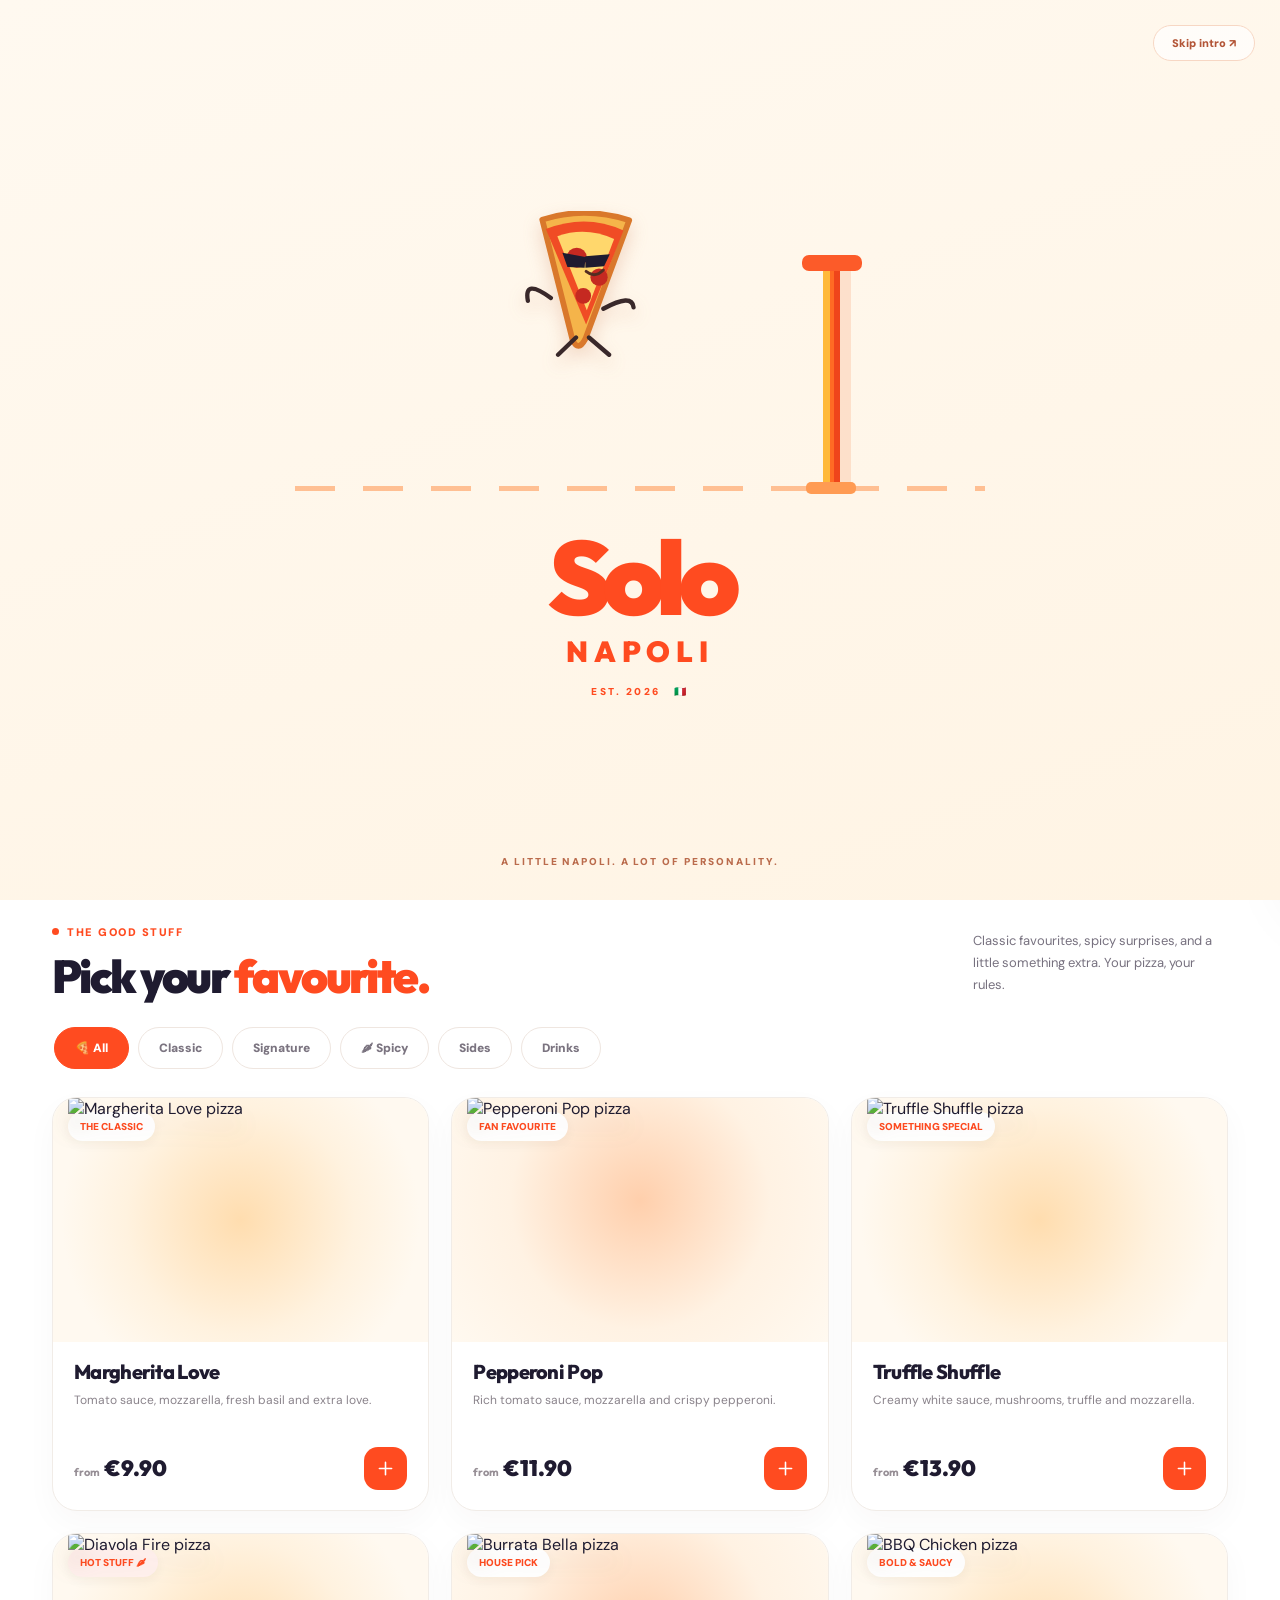
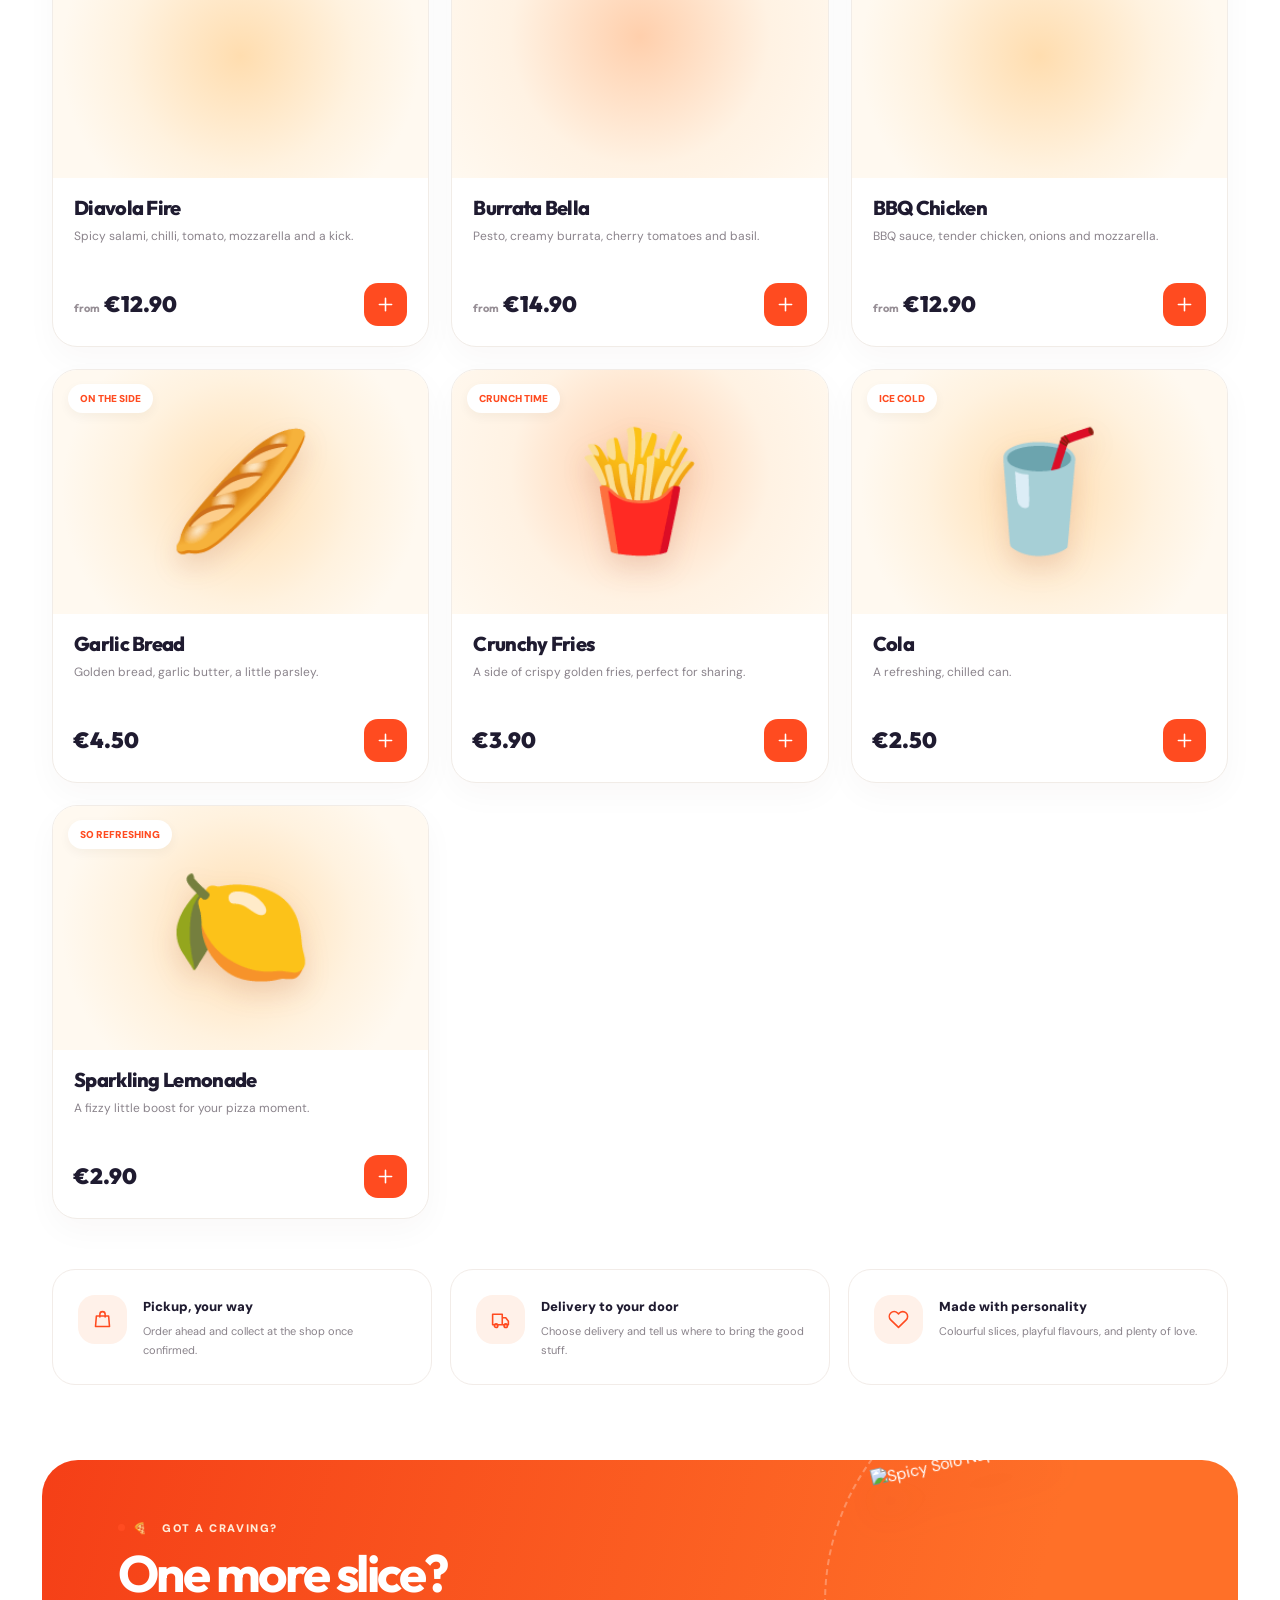
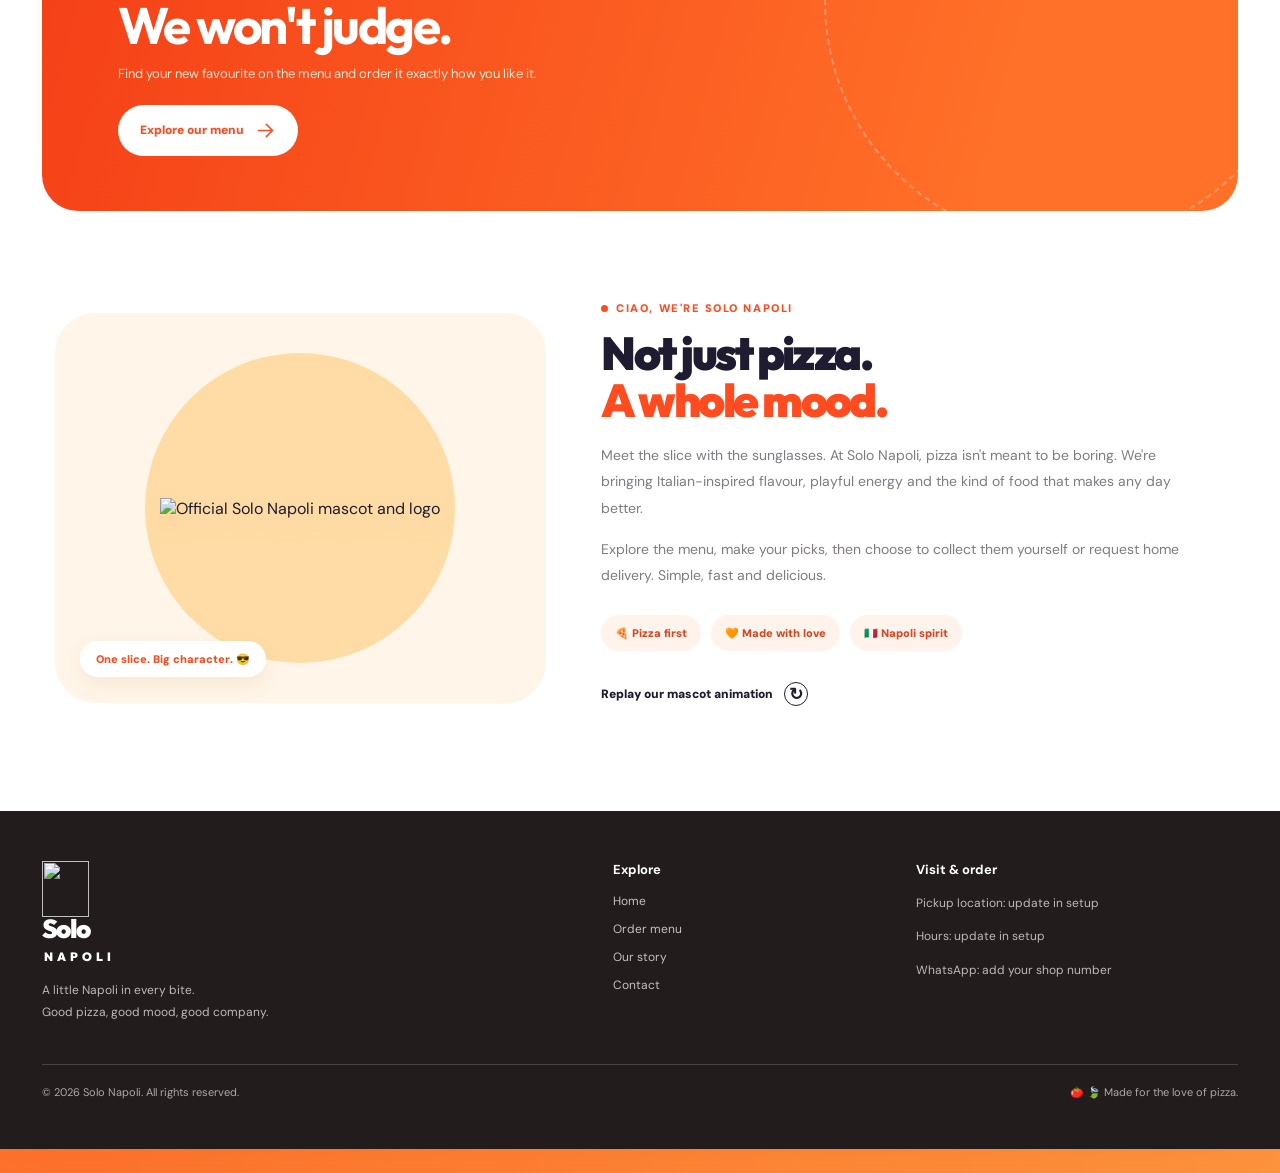
==== commit 24d5ed5e: "Add files via upload" ====
--- a/index.html
+++ b/index.html
@@ -1,952 +1,347 @@
 <!DOCTYPE html>
 <html lang="en">
 <head>
-  <meta charset="UTF-8" />
-  <meta name="viewport" content="width=device-width, initial-scale=1.0" />
-  <meta name="theme-color" content="#120c08" />
-  <meta name="description" content="Mala-Bārs Grills and Cafe — a classy Indian-style restaurant website with warm gold ambience, greenery and a premium bar & grill atmosphere." />
-  <title>MALA-BĀRS | Grills and Cafe</title>
+  <meta charset="UTF-8">
+  <meta name="viewport" content="width=device-width,initial-scale=1,viewport-fit=cover">
+  <meta name="theme-color" content="#ff4b20">
+  <meta name="description" content="Solo Napoli — pizza with a personality. Browse our menu, customise your pizza, and order for pickup or delivery.">
+  <title>Solo Napoli — A slice of happiness</title>
+  <link rel="icon" type="image/png" href="assets/favicon.png">
   <link rel="preconnect" href="https://fonts.googleapis.com">
   <link rel="preconnect" href="https://fonts.gstatic.com" crossorigin>
-  <link href="https://fonts.googleapis.com/css2?family=Cormorant+Garamond:wght@500;600;700&family=Manrope:wght@300;400;500;600;700&display=swap" rel="stylesheet">
+  <link href="https://fonts.googleapis.com/css2?family=DM+Sans:wght@400;500;600;700;800&family=Outfit:wght@400;500;600;700;800;900&display=swap" rel="stylesheet">
   <style>
-    :root{
-      --bg:#0d0907;
-      --bg-2:#15100d;
-      --panel:#17120f;
-      --panel-2:#201712;
-      --gold:#d7a03a;
-      --gold-2:#f0c36b;
-      --gold-3:#ffdf9a;
-      --cream:#f7ebd2;
-      --muted:#c3b396;
-      --green:#587048;
-      --green-2:#7d9b61;
-      --line:rgba(240,195,107,.18);
-      --shadow:0 18px 60px rgba(0,0,0,.28);
-      --radius:28px;
-      --max:1240px;
-    }
-    *{box-sizing:border-box}
-    html{scroll-behavior:smooth}
-    body{
-      margin:0;
-      font-family:'Manrope',sans-serif;
-      background:
-        radial-gradient(circle at 15% 20%, rgba(125,155,97,.10), transparent 23%),
-        radial-gradient(circle at 87% 14%, rgba(240,195,107,.07), transparent 26%),
-        linear-gradient(180deg, #0c0906, #16100d 42%, #0d0907);
-      color:var(--cream);
-      overflow-x:hidden;
-    }
-    a{color:inherit;text-decoration:none}
-    img{max-width:100%;display:block}
-    .container{width:min(var(--max), calc(100% - 40px));margin:auto}
-
-    .nav{
-      position:fixed;top:0;left:0;right:0;z-index:100;
-      transition:.35s ease;
-      padding:18px 0;
-    }
-    .nav.scrolled{background:rgba(12,9,7,.88);backdrop-filter:blur(16px);border-bottom:1px solid var(--line)}
-    .nav-inner{display:flex;align-items:center;justify-content:space-between;gap:18px}
-    .logo-wrap{display:flex;align-items:center;gap:16px}
-    .logo-wrap img{height:62px;width:auto;filter:drop-shadow(0 6px 16px rgba(0,0,0,.35))}
-    .brand-copy small{display:block;color:var(--muted);letter-spacing:.28em;text-transform:uppercase;font-size:10px}
-    .brand-copy strong{display:block;font-family:'Cormorant Garamond',serif;font-size:24px;color:var(--gold-3);letter-spacing:.08em}
-    .nav-links{display:flex;align-items:center;gap:26px}
-    .nav-links a{font-size:12px;text-transform:uppercase;letter-spacing:.18em;color:#ead9b9;opacity:.88}
-    .nav-links a:hover{color:var(--gold-3)}
-    .nav-btn{padding:13px 18px;border:1px solid var(--gold);border-radius:999px;background:rgba(240,195,107,.08)}
-    .menu-toggle{display:none;background:none;border:none;color:var(--cream);font-size:28px}
-
-    .hero{position:relative;min-height:100vh;display:flex;align-items:center;overflow:hidden}
-    .hero::before{
-      content:'';position:absolute;inset:0;
-      background:
-        linear-gradient(90deg, rgba(9,7,5,.92) 0%, rgba(9,7,5,.68) 42%, rgba(9,7,5,.38) 70%, rgba(9,7,5,.56) 100%),
-        linear-gradient(180deg, rgba(9,7,5,.25), rgba(9,7,5,.82)),
-        url('[data-uri]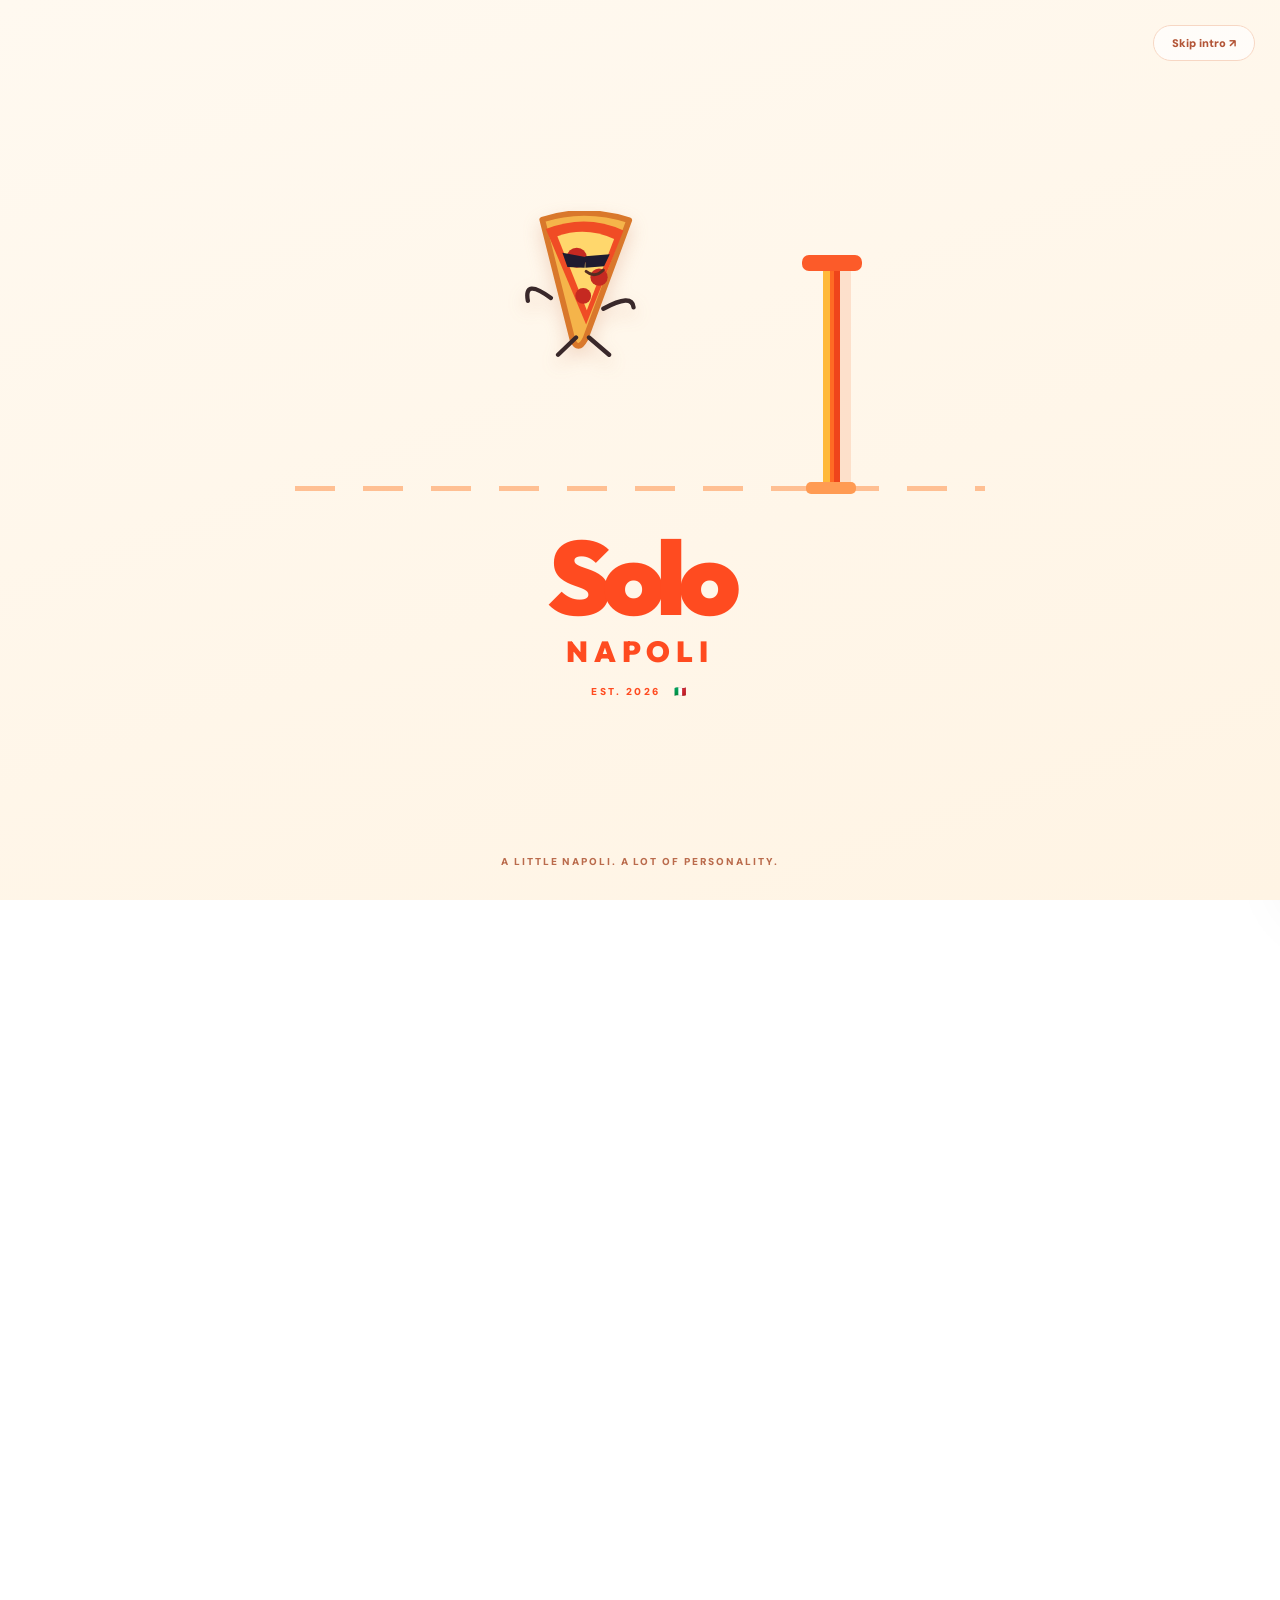
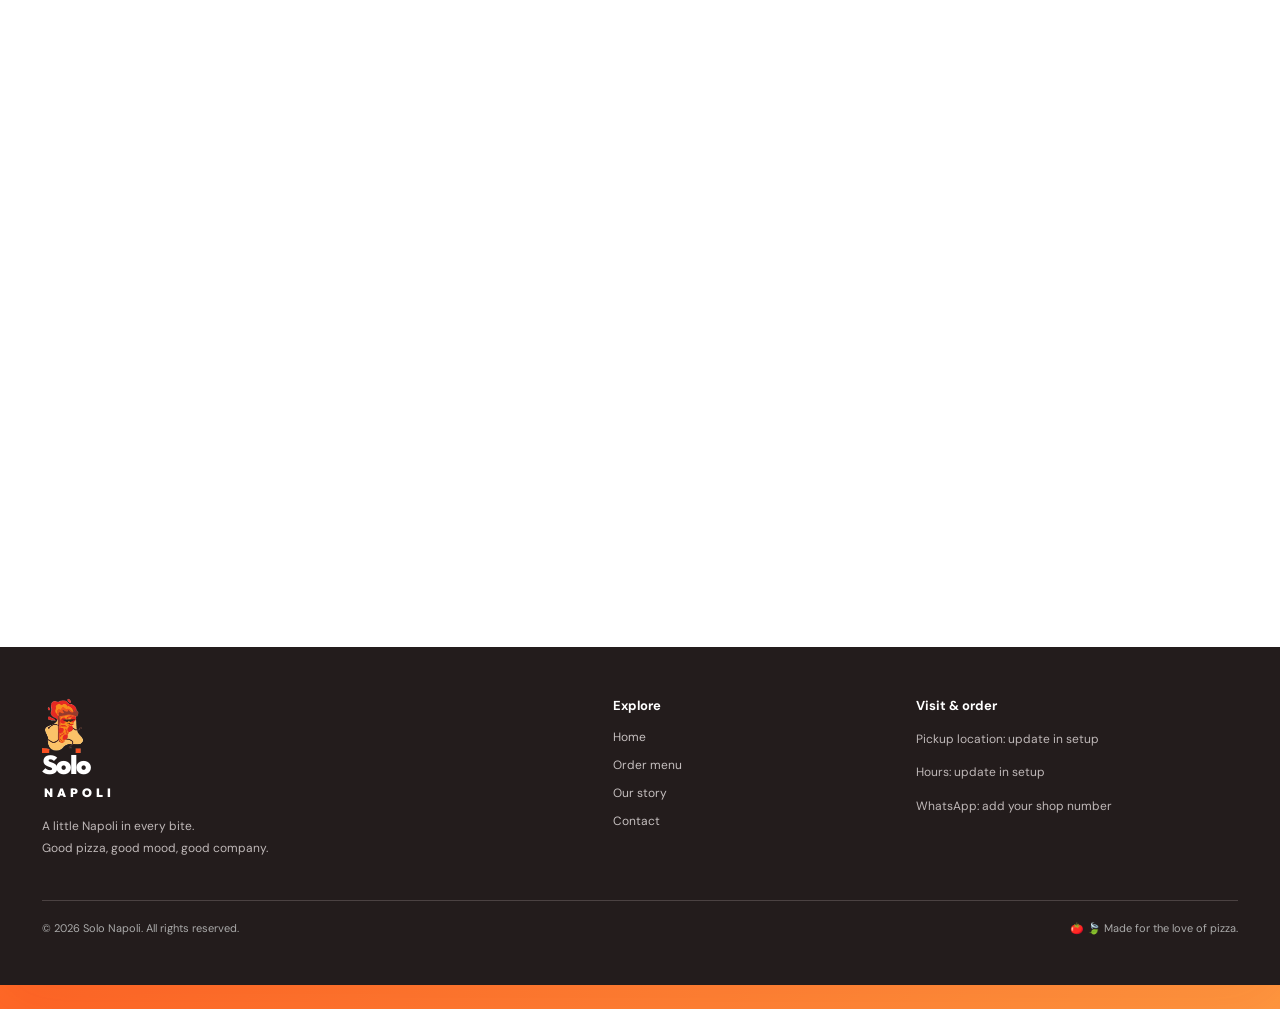
